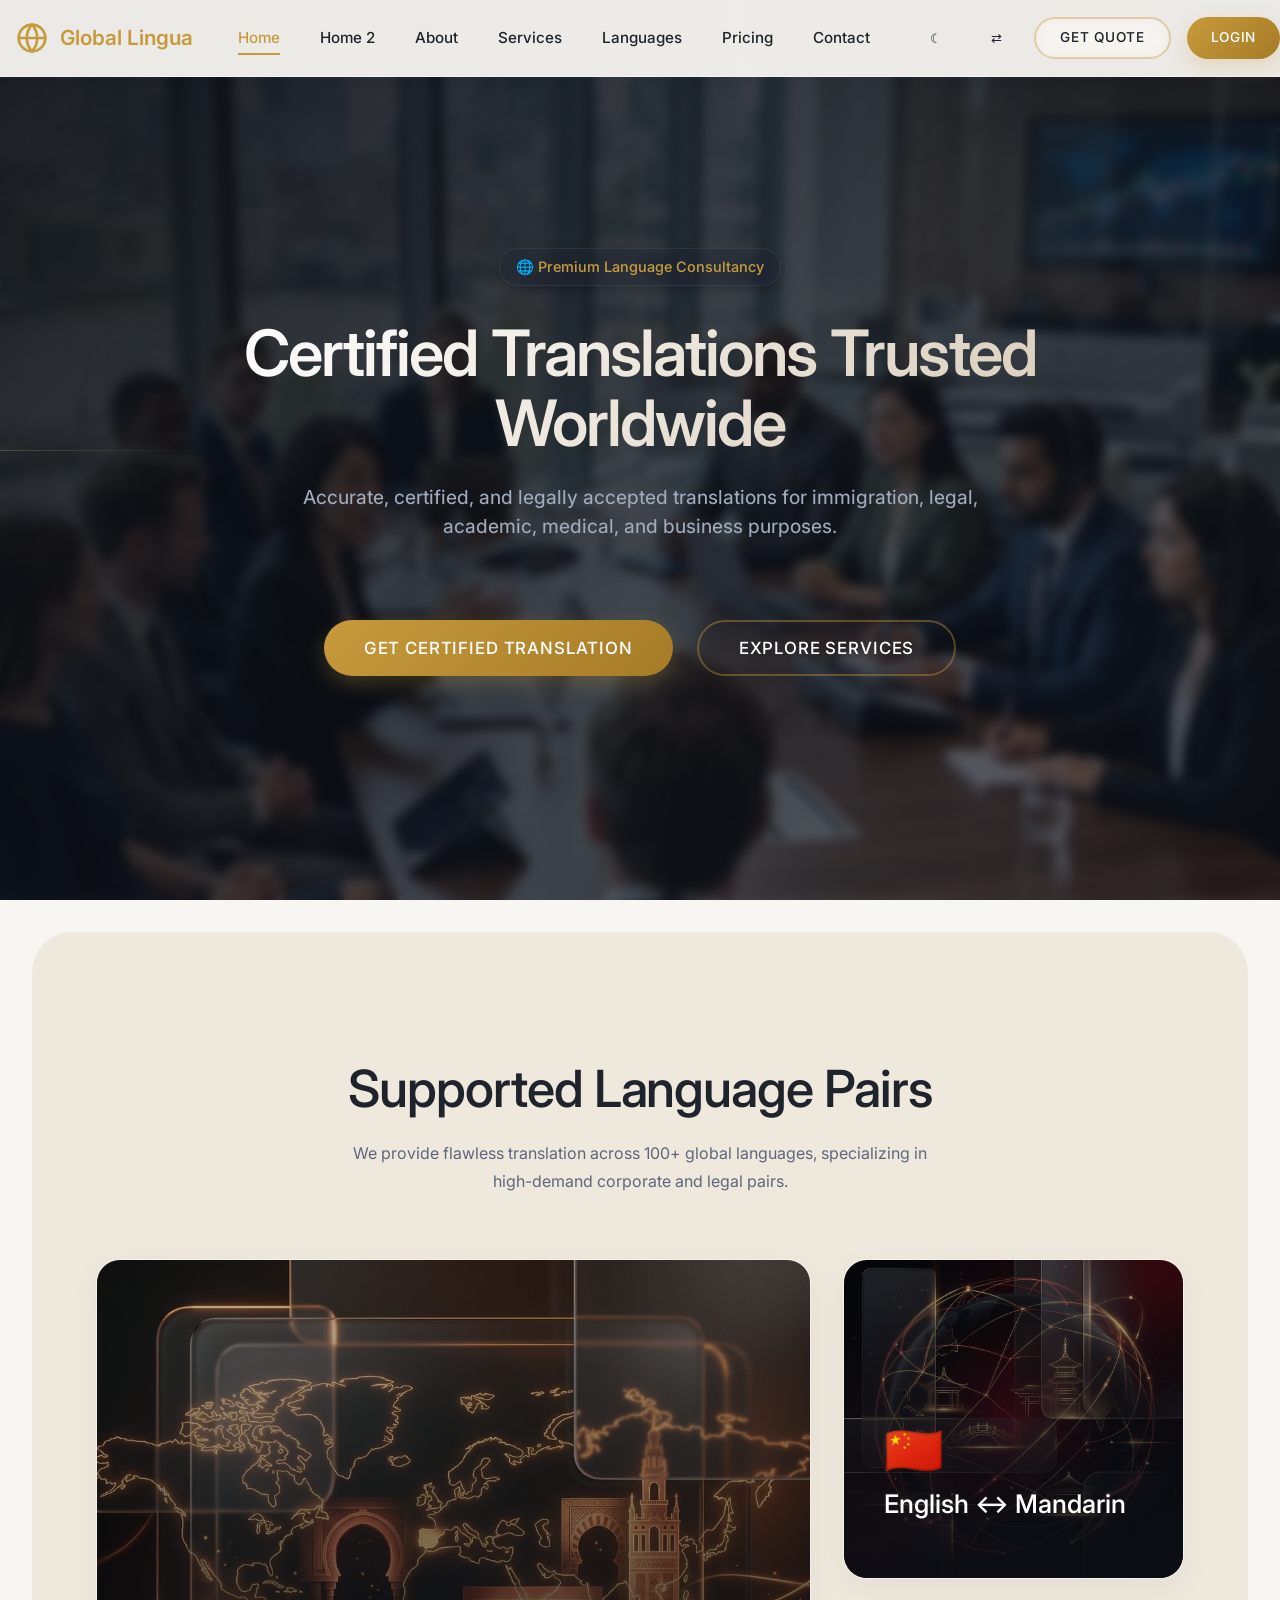
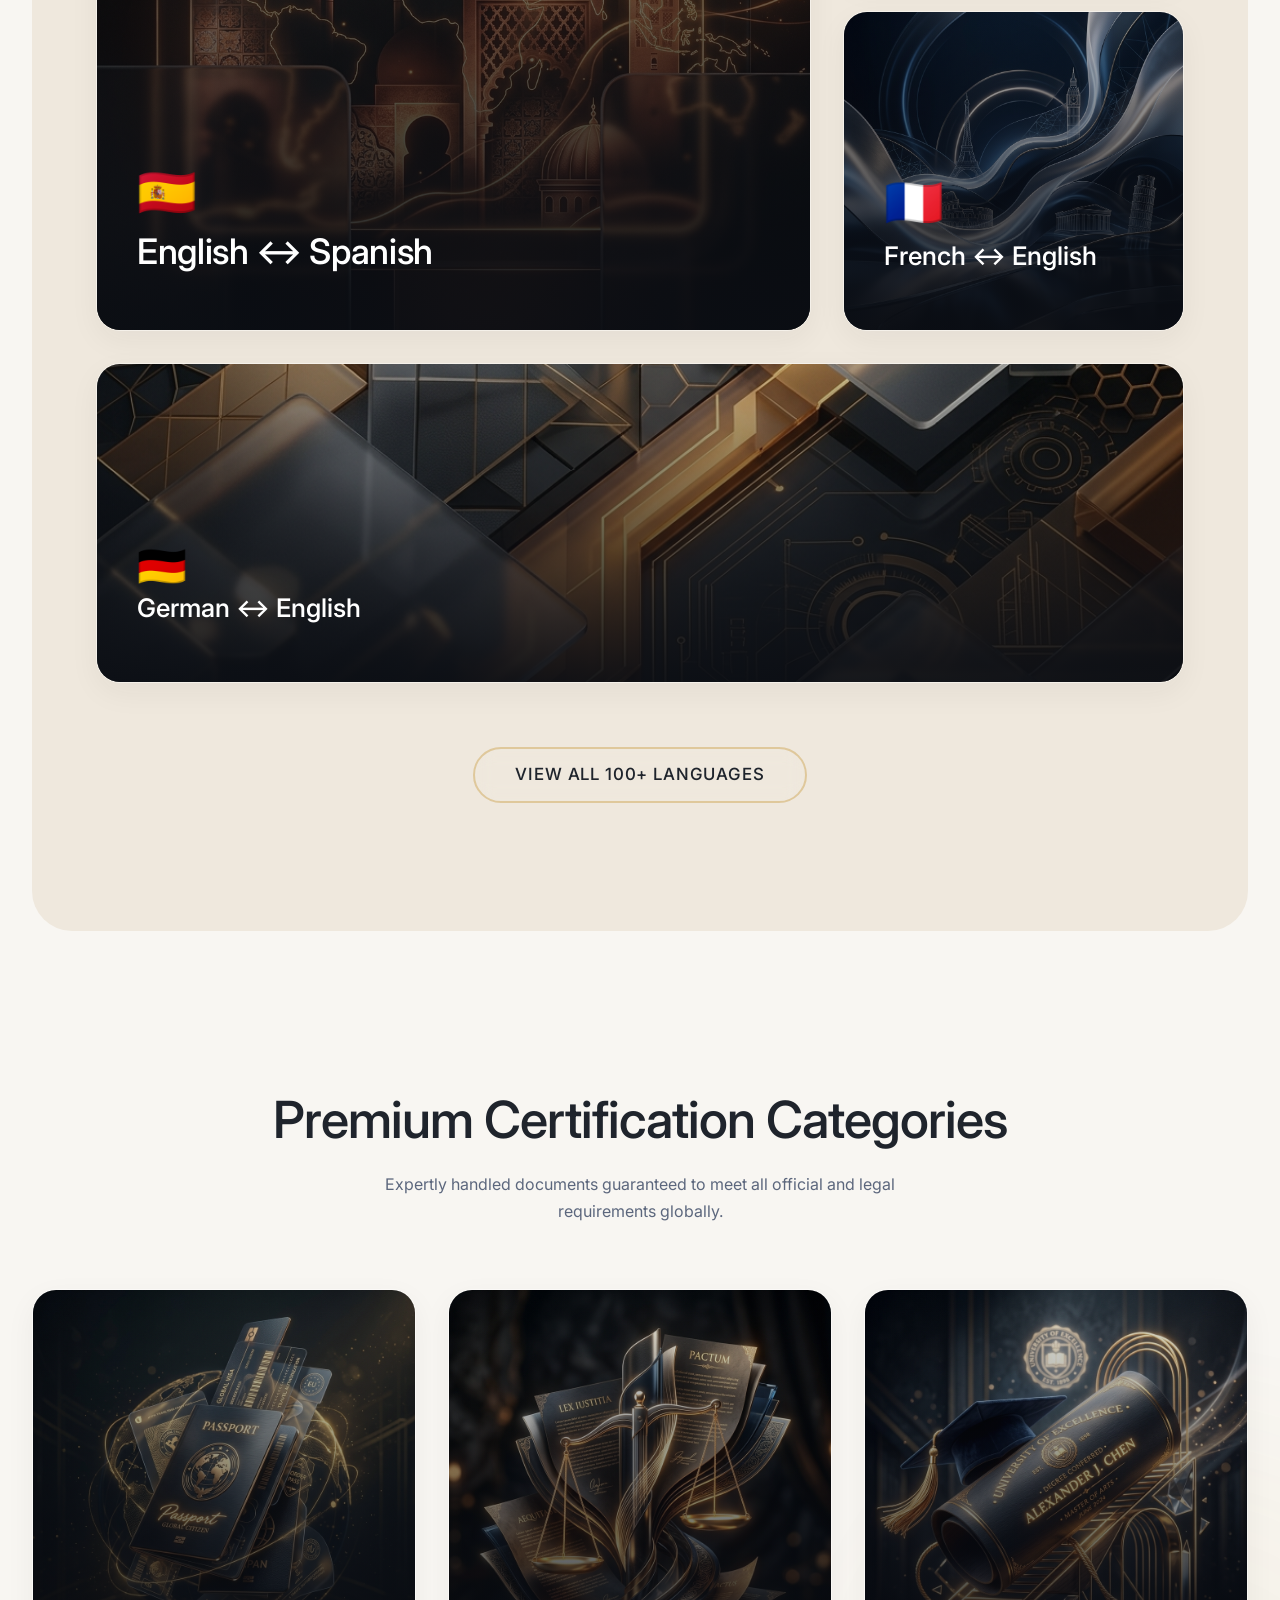
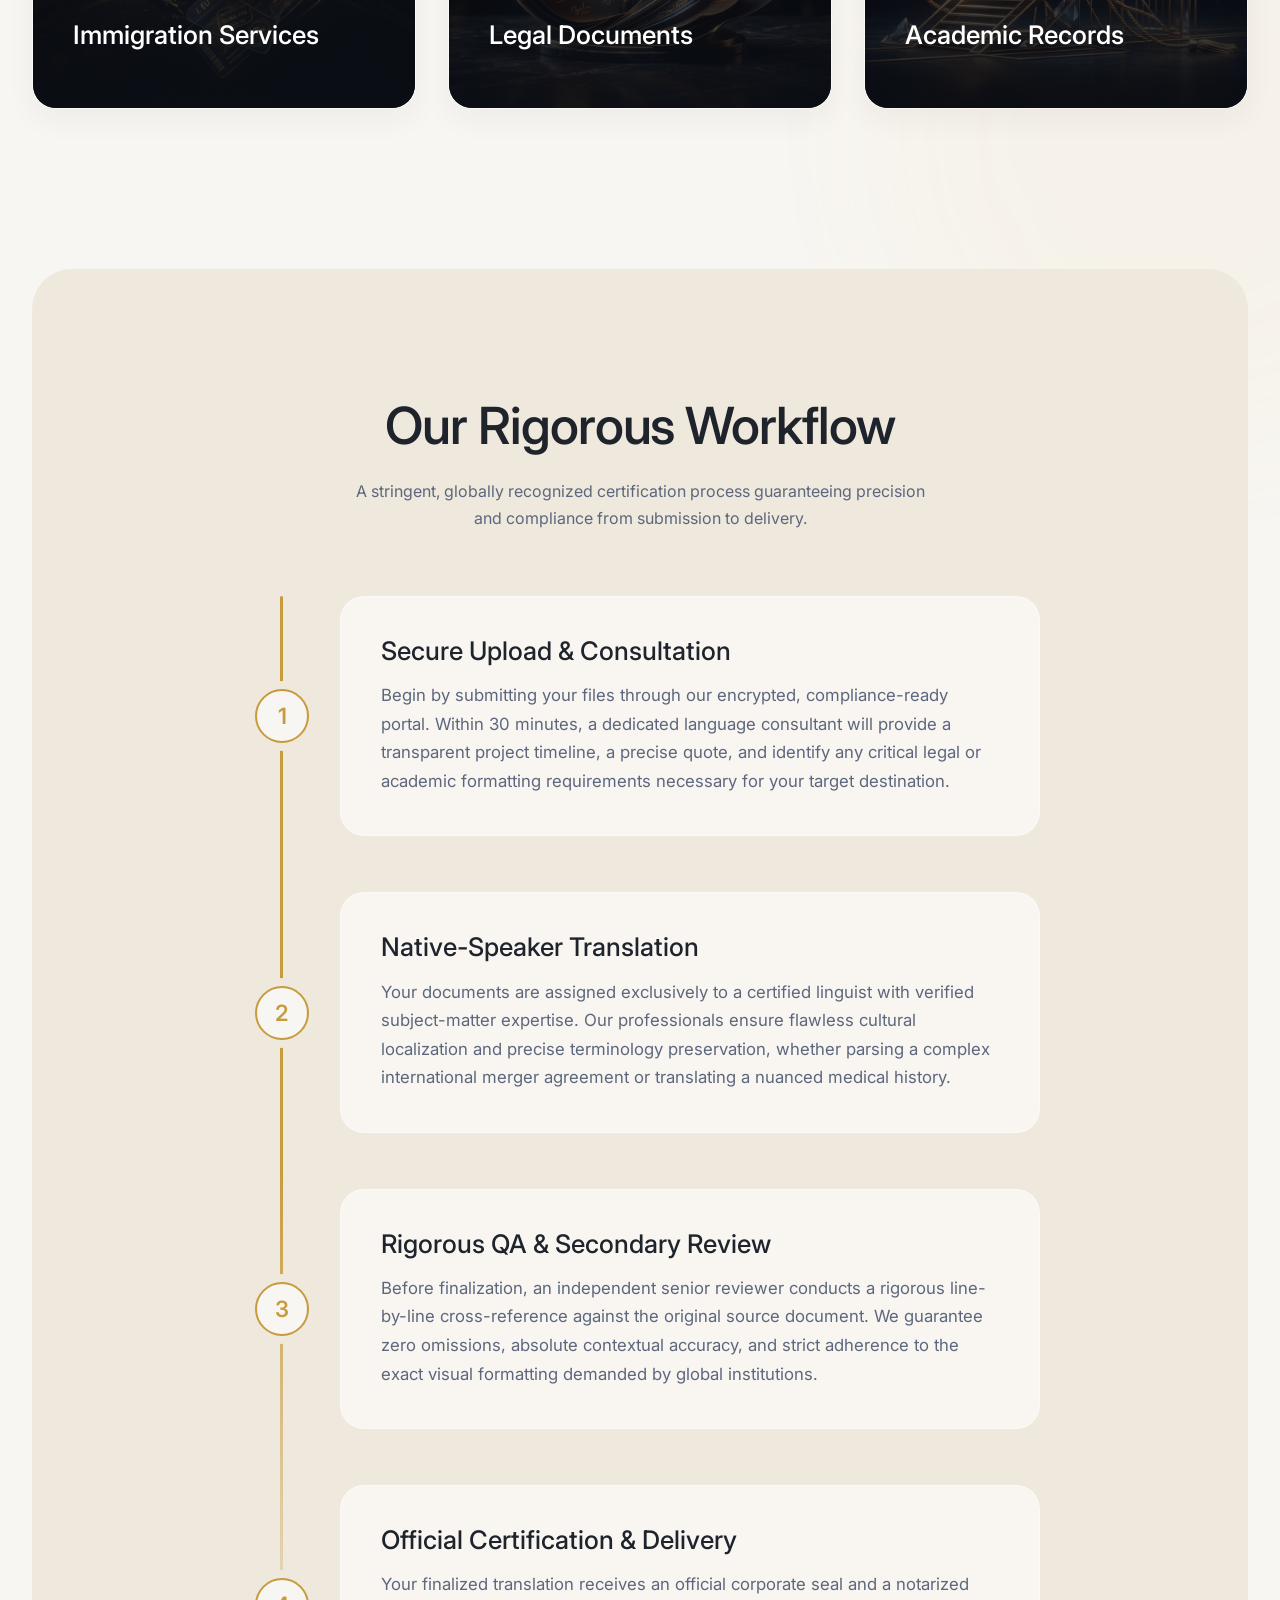
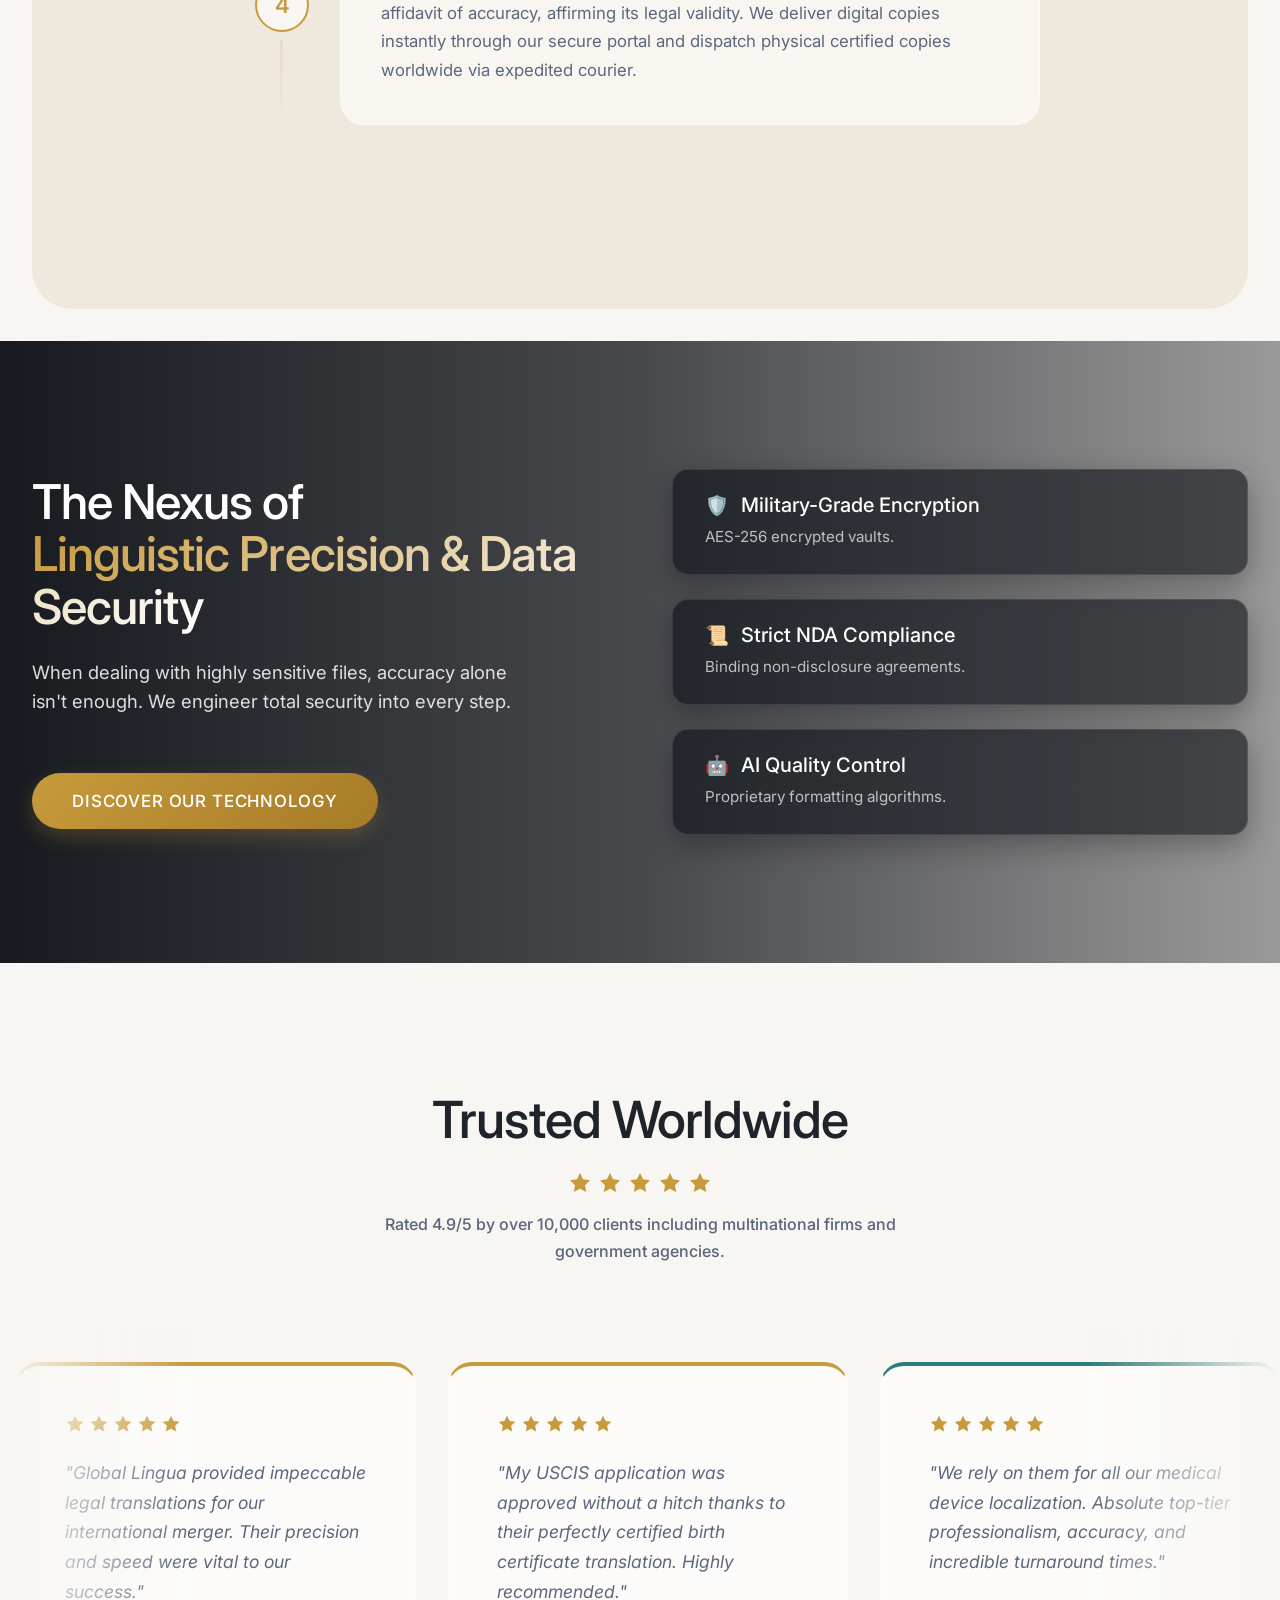
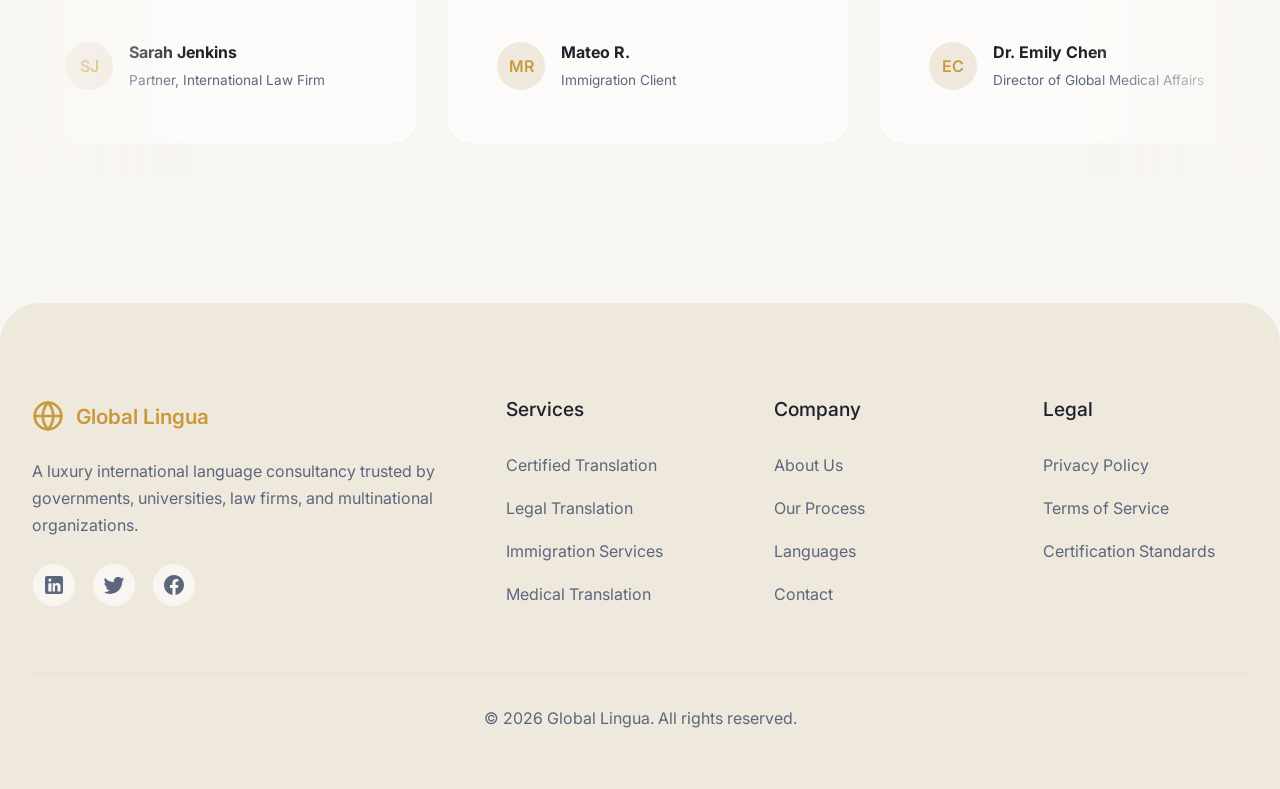
==== index.html @ 48f2ae17 "Finalize layout and premium aesthetic refinements" ====
<!DOCTYPE html>
<html lang="en">
<head>
    <meta charset="UTF-8">
    <meta name="viewport" content="width=device-width, initial-scale=1.0">
    <title>Certified Translation Services | Global Language Consultancy</title>
    <meta name="description" content="Accurate, certified, and legally accepted translations for immigration, legal, academic, medical, and business purposes by professional international consultants.">
    <link href="https://fonts.googleapis.com/css2?family=Inter:wght@400;450;500;520;540;580&display=swap" rel="stylesheet">
    <link rel="stylesheet" href="css/style.css">
    <link rel="stylesheet" href="css/dark-mode.css">
    <link rel="stylesheet" href="css/rtl.css">
    <style>
        /* SVG Gradients globally defined */
        .svg-defs { display: none; }
        
        /* Ambient Blobs */
        .ambient-blob {
            position: absolute;
            border-radius: 50%;
            filter: blur(80px);
            opacity: 0.4;
            z-index: -1;
            pointer-events: none;
            animation: float 20s infinite ease-in-out alternate;
        }
        .blob-1 {
            width: 400px; height: 400px;
            background: rgba(199, 154, 59, 0.15); /* Gold */
            top: 10%; left: -100px;
        }
        .blob-2 {
            width: 600px; height: 600px;
            background: rgba(199, 154, 59, 0.1); /* Indigo */
            bottom: -200px; right: -200px;
            animation-delay: -5s;
        }
        [data-theme="dark"] .blob-1 { opacity: 0.1; }
        [data-theme="dark"] .blob-2 { opacity: 0.15; }

        @keyframes float {
            0% { transform: translate(0, 0) scale(1); }
            50% { transform: translate(50px, 30px) scale(1.1); }
            100% { transform: translate(-30px, 60px) scale(0.9); }
        }

        /* Hero 1 Animation - Global Language Flow */
        .hero-animation-overlay {
            position: absolute;
            top: 0; left: 0; width: 100%; height: 100%;
            pointer-events: none;
            overflow: hidden;
            z-index: 0;
            opacity: 0.8;
        }
        .flow-line {
            position: absolute;
            background: linear-gradient(90deg, transparent, rgba(199, 154, 59, 0.6), transparent);
            height: 1px;
            width: 400px;
            animation: flowStream 6s cubic-bezier(0.4, 0, 0.2, 1) infinite;
        }
        .flow-line:nth-child(1) { top: 30%; left: -400px; animation-delay: 0s; }
        .flow-line:nth-child(2) { top: 50%; left: -400px; animation-delay: 2s; width: 600px; }
        .flow-line:nth-child(3) { top: 70%; left: -400px; animation-delay: 4s; }
        
        .floating-word {
            position: absolute;
            color: rgba(255, 255, 255, 0.6);
            font-weight: 540;
            font-size: 1.5rem;
            animation: floatWord 15s linear infinite;
            opacity: 0;
            text-shadow: 0 4px 12px rgba(0,0,0,0.5);
            letter-spacing: 0.1em;
        }
        .w1 { top: 25%; left: 15%; animation-delay: 0s; }
        .w2 { top: 60%; left: 80%; animation-delay: 4s; }
        .w3 { top: 80%; left: 40%; animation-delay: 8s; }

        @media (max-width: 768px) {
            .hero-animation-overlay {
                display: none !important;
            }
        }

        @keyframes flowStream {
            0% { transform: translateX(0); opacity: 0; }
            50% { opacity: 1; }
            100% { transform: translateX(120vw); opacity: 0; }
        }
        @keyframes floatWord {
            0% { transform: translateY(60px) scale(0.9); opacity: 0; filter: blur(4px); }
            20% { opacity: 1; filter: blur(0px); transform: translateY(20px) scale(1); }
            80% { opacity: 1; filter: blur(0px); transform: translateY(-20px) scale(1); }
            100% { transform: translateY(-60px) scale(1.1); opacity: 0; filter: blur(4px); }
        }

        .hero {
            position: relative;
            padding-top: 120px;
            padding-bottom: 6rem;
            min-height: 100vh;
            display: flex;
            align-items: center;
            justify-content: center;
            overflow: hidden;
        }

        .hero-bg {
            position: absolute;
            top: 0; left: 0; width: 100%; height: 100%;
            background-image: url('images/hero_1.png');
            background-size: cover;
            background-position: center;
            z-index: -2;
            transform: scale(1.05); /* Slight scale for premium feel */
        }
        .hero-bg::after {
            content: '';
            position: absolute;
            top: 0; left: 0; width: 100%; height: 100%;
            background: linear-gradient(135deg, rgba(248, 246, 242, 0.95) 0%, rgba(248, 246, 242, 0.6) 100%);
            backdrop-filter: blur(3px); /* Glassmorphic hero */
        }
        [data-theme="dark"] .hero-bg::after {
            background: linear-gradient(135deg, rgba(11, 14, 20, 0.95) 0%, rgba(18, 23, 34, 0.6) 100%);
            backdrop-filter: blur(5px);
        }
        
        /* Premium Image Cards */
        .premium-img-card {
            position: relative;
            border-radius: var(--radius-lg);
            overflow: hidden;
            height: 420px;
            display: flex;
            flex-direction: column;
            justify-content: flex-end;
            border: 1px solid var(--glass-border);
            transition: all var(--transition-normal);
            box-shadow: var(--shadow-md);
        }
        
        .premium-img-card:hover {
            box-shadow: var(--shadow-lg);
            transform: translateY(-8px);
            border-color: var(--global-gold);
        }

        .premium-img-card img.bg-img {
            position: absolute;
            top: 0;
            left: 0;
            width: 100%;
            height: 100%;
            object-fit: cover;
            z-index: 0;
            transition: transform var(--transition-slow);
        }

        .premium-img-card:hover img.bg-img {
            transform: scale(1.08);
        }

        .premium-img-card::after {
            content: '';
            position: absolute;
            top: 0; left: 0; width: 100%; height: 100%;
            background: linear-gradient(to top, rgba(11, 14, 20, 0.95) 0%, rgba(11, 14, 20, 0.5) 50%, rgba(11, 14, 20, 0.1) 100%);
            z-index: 1;
        }

        .premium-img-content {
            position: relative;
            z-index: 2;
            padding: 2.5rem;
            color: #fff;
            transform: translateY(20px);
            transition: transform var(--transition-normal);
        }

        .premium-img-card:hover .premium-img-content {
            transform: translateY(0);
        }

        .premium-img-content h4 {
            color: #fff;
            margin-bottom: 0.75rem;
            font-size: 1.6rem;
            font-weight: 540;
        }

        .premium-img-content p {
            color: rgba(255, 255, 255, 0.85);
            font-size: 1rem;
            margin-bottom: 0;
            line-height: 1.6;
            opacity: 0;
            max-height: 0;
            overflow: hidden;
            transform: translateY(10px);
            transition: all var(--transition-normal);
        }
        
        .premium-img-card:hover .premium-img-content p {
            opacity: 1;
            max-height: 150px;
            margin-bottom: 1.5rem;
            transform: translateY(0);
        }

        .premium-img-content a {
            color: var(--global-gold);
            font-weight: 520;
            display: inline-flex;
            align-items: center;
            gap: 0.5rem;
            font-size: 0.95rem;
            text-transform: uppercase;
            letter-spacing: 0.05em;
            opacity: 0;
            max-height: 0;
            overflow: hidden;
            transition: all var(--transition-normal);
        }

        .premium-img-card:hover .premium-img-content a {
            opacity: 1;
            max-height: 50px;
        }
        
        .premium-img-content a:hover {
            color: #fff;
        }

        /* Premium Language Cards */
        .premium-lang-card {
            position: relative;
            border-radius: var(--radius-lg);
            overflow: hidden;
            height: 100%;
            min-height: 320px;
            display: flex;
            flex-direction: column;
            justify-content: flex-end;
            border: 1px solid var(--glass-border);
            transition: all var(--transition-normal);
            box-shadow: var(--shadow-md);
        }
        
        .bento-item-large.premium-lang-card {
            min-height: 500px;
        }

        /* Force Grid Fix to Override Caching */
        .bento-grid {
            display: grid !important;
            grid-template-columns: repeat(3, 1fr) !important;
            grid-auto-rows: minmax(320px, auto) !important;
            grid-template-rows: none !important;
            gap: 2rem !important;
            align-items: stretch !important;
        }
        
        .bento-item-large {
            grid-column: span 2 !important;
            grid-row: span 2 !important;
        }
        
        .bento-item-wide {
            grid-column: span 3 !important;
        }
        
        @media (max-width: 1024px) {
            .bento-grid { grid-template-columns: repeat(2, 1fr) !important; }
            .bento-item-large { grid-column: span 2 !important; grid-row: span 1 !important; }
            .bento-item-wide { grid-column: span 2 !important; }
            
            .hero-actions {
                display: flex !important;
                flex-direction: row !important;
                justify-content: center !important;
                gap: 1rem !important;
                width: 100% !important;
            }
            .hero-actions .btn {
                width: calc(50% - 0.5rem) !important;
                text-align: center !important;
                padding: 0.9rem 1rem !important;
                font-size: 0.85rem !important;
            }
        }
        
        @media (max-width: 767px) {
            .bento-grid { grid-template-columns: 1fr !important; }
            .bento-item-large { grid-column: span 1 !important; grid-row: span 1 !important; }
            .bento-item-wide { grid-column: span 1 !important; }
            
            .hero-actions {
                flex-direction: column !important;
            }
            .hero-actions .btn {
                width: 100% !important;
            }
        }

        .premium-lang-card:hover {
            box-shadow: var(--shadow-lg);
            transform: translateY(-5px);
            border-color: var(--global-gold);
        }

        .premium-lang-card img.bg-img {
            position: absolute;
            top: 0;
            left: 0;
            width: 100%;
            height: 100%;
            object-fit: cover;
            z-index: 0;
            transition: transform var(--transition-slow);
        }

        .premium-lang-card:hover img.bg-img {
            transform: scale(1.08);
        }

        .premium-lang-card::after {
            content: '';
            position: absolute;
            top: 0; left: 0; width: 100%; height: 100%;
            background: linear-gradient(to top, rgba(11, 14, 20, 0.95) 0%, rgba(11, 14, 20, 0.6) 50%, rgba(11, 14, 20, 0.2) 100%);
            z-index: 1;
        }

        .premium-lang-content {
            position: relative;
            z-index: 2;
            padding: 2.5rem;
            color: #fff;
            transform: translateY(20px);
            transition: transform var(--transition-normal);
        }

        .premium-lang-card:hover .premium-lang-content {
            transform: translateY(0);
        }

        .premium-lang-icon {
            font-size: 3rem;
            margin-bottom: 1rem;
            line-height: 1;
        }

        .premium-lang-content h3, .premium-lang-content h4 {
            color: #fff;
            margin-bottom: 0.75rem;
            font-size: 1.6rem;
            font-weight: 540;
        }
        
        .bento-item-large .premium-lang-content h3 {
            font-size: 2.2rem;
        }

        .premium-lang-content p {
            color: rgba(255, 255, 255, 0.85);
            font-size: 1rem;
            margin-bottom: 0;
            line-height: 1.6;
            opacity: 0;
            max-height: 0;
            overflow: hidden;
            transform: translateY(10px);
            transition: all var(--transition-normal);
        }
        
        .premium-lang-card:hover .premium-lang-content p {
            opacity: 1;
            max-height: 200px;
            margin-bottom: 1.5rem;
            transform: translateY(0);
        }

        .premium-lang-content a {
            color: var(--global-gold);
            font-weight: 520;
            display: inline-flex;
            align-items: center;
            gap: 0.5rem;
            font-size: 0.95rem;
            text-transform: uppercase;
            letter-spacing: 0.05em;
            opacity: 0;
            max-height: 0;
            overflow: hidden;
            transition: all var(--transition-normal);
        }

        .premium-lang-card:hover .premium-lang-content a {
            opacity: 1;
            max-height: 50px;
        }
        
        .premium-lang-content a:hover {
            color: #fff;
        }

        /* Premium Workflow Timeline */
        .workflow-timeline {
            position: relative;
            max-width: 800px;
            margin: 0 auto;
        }

        .workflow-timeline::before {
            content: '';
            position: absolute;
            top: 0; left: 40px;
            width: 3px;
            height: 100%;
            background: linear-gradient(to bottom, var(--global-gold), var(--global-gold), transparent);
            z-index: 0;
            border-radius: 3px;
        }

        [data-theme="dark"] .workflow-timeline::before {
            background: linear-gradient(to bottom, var(--global-gold), var(--global-gold), transparent);
        }

        .workflow-step {
            position: relative;
            padding-left: 100px;
            margin-bottom: 3.5rem;
            z-index: 1;
            display: flex;
            align-items: center;
        }

        .workflow-number {
            position: absolute;
            top: 50%; left: 15px;
            transform: translateY(-50%);
            width: 54px; height: 54px;
            background: var(--primary-bg);
            border: 2px solid var(--global-gold);
            border-radius: 50%;
            display: flex;
            align-items: center;
            justify-content: center;
            font-size: 1.4rem;
            font-weight: 580;
            color: var(--global-gold);
            box-shadow: 0 0 0 8px var(--secondary-bg);
            transition: all var(--transition-normal);
        }

        .workflow-step:hover .workflow-number {
            background: var(--global-gold);
            color: #fff;
            transform: translateY(-50%) scale(1.15);
            box-shadow: 0 0 20px rgba(199, 154, 59, 0.4), 0 0 0 8px var(--secondary-bg);
            border-color: var(--global-gold);
        }

        .workflow-content {
            background: var(--card-bg);
            border: 1px solid var(--glass-border);
            padding: 2.5rem;
            border-radius: var(--radius-lg);
            backdrop-filter: blur(12px);
            transition: all var(--transition-normal);
            width: 100%;
        }

        .workflow-step:hover .workflow-content {
            box-shadow: var(--shadow-lg);
            transform: translateX(10px);
            border-color: var(--global-gold);
        }

        .workflow-content h4 {
            font-size: 1.6rem;
            margin-bottom: 1rem;
            color: var(--text-primary);
        }

        .workflow-content p {
            font-size: 1.05rem;
            margin-bottom: 0;
            color: var(--text-secondary);
            line-height: 1.7;
        }

        @media (max-width: 768px) {
            .workflow-timeline::before { left: 20px; }
            .workflow-number { left: 0; width: 44px; height: 44px; font-size: 1.2rem; top: 0; transform: translateY(0); }
            .workflow-step { padding-left: 70px; align-items: flex-start; }
            .workflow-step:hover .workflow-number { transform: translateY(0) scale(1.1); }
            .workflow-content { padding: 1.5rem; }
        }

        /* Premium Nexus Section */
        .nexus-section {
            position: relative;
            padding: 8rem 0;
            background: var(--primary-bg);
            min-height: 600px;
            display: flex;
            align-items: center;
        }

        .nexus-bento-bg {
            position: absolute;
            top: 0; left: 0; width: 100%; height: 100%;
            background-size: cover;
            background-position: center;
            background-attachment: fixed;
            z-index: 0;
        }

        .nexus-bento-overlay {
            position: absolute;
            top: 0; left: 0; width: 100%; height: 100%;
            background: linear-gradient(90deg, rgba(11, 14, 20, 0.95) 0%, rgba(11, 14, 20, 0.75) 50%, rgba(11, 14, 20, 0.4) 100%);
            z-index: 1;
        }

        .nexus-bento-content {
            position: relative;
            z-index: 2;
            display: grid;
            grid-template-columns: 1fr 1fr;
            gap: 4rem;
            width: 100%;
            align-items: center;
        }

        .nexus-header h2 {
            font-size: 3rem;
            line-height: 1.1;
            margin-bottom: 1.5rem;
            color: #fff;
        }

        .nexus-header h2 span {
            background: linear-gradient(135deg, var(--global-gold) 0%, #fff 100%);
            -webkit-background-clip: text;
            -webkit-text-fill-color: transparent;
        }

        .nexus-header p {
            font-size: 1.15rem;
            color: rgba(255,255,255,0.85);
            margin-bottom: 2.5rem;
            max-width: 480px;
            line-height: 1.6;
        }

        .nexus-cards {
            display: grid;
            gap: 1.5rem;
        }

        .nexus-mini-card {
            background: rgba(11, 14, 20, 0.6);
            backdrop-filter: blur(16px);
            -webkit-backdrop-filter: blur(16px);
            border: 1px solid rgba(255,255,255,0.1);
            padding: 1.5rem 2rem;
            border-radius: var(--radius-md);
            transition: all var(--transition-normal);
            position: relative;
            overflow: hidden;
            box-shadow: 0 10px 30px rgba(0,0,0,0.3);
        }

        .nexus-mini-card:hover {
            background: rgba(11, 14, 20, 0.85);
            border-color: var(--global-gold);
            transform: translateX(-10px);
        }

        .nexus-mini-card::before {
            content: '';
            position: absolute;
            left: 0; top: 0; height: 100%; width: 4px;
            background: var(--global-gold);
            opacity: 0;
            transition: opacity var(--transition-normal);
        }

        .nexus-mini-card:hover::before {
            opacity: 1;
        }

        .nexus-mini-card h4 {
            color: #fff;
            margin: 0 0 0.5rem 0;
            font-size: 1.25rem;
            display: flex;
            align-items: center;
            gap: 0.75rem;
        }

        .nexus-mini-card p {
            margin: 0;
            color: rgba(255,255,255,0.7);
            font-size: 0.95rem;
        }

        @media (max-width: 992px) {
            .nexus-section {
                display: block !important;
                padding: 4rem 0 !important;
                min-height: auto !important;
                overflow: hidden !important;
                width: 100% !important;
                max-width: 100vw !important;
                box-sizing: border-box !important;
            }
            .nexus-section .container {
                display: block !important;
                width: 100% !important;
                max-width: 100% !important;
                padding: 0 1rem !important;
                margin: 0 !important;
                box-sizing: border-box !important;
                overflow: hidden !important;
            }
            .nexus-bento-content {
                display: flex !important;
                flex-direction: column !important;
                gap: 2rem !important;
                text-align: center !important;
                width: 100% !important;
                margin: 0 !important;
                padding: 0 !important;
                box-sizing: border-box !important;
            }
            .nexus-header {
                display: block !important;
                width: 100% !important;
                margin: 0 !important;
                padding: 0 !important;
                text-align: center !important;
                box-sizing: border-box !important;
            }
            .nexus-header h2 { 
                display: block !important;
                font-size: 2.2rem !important;
                text-align: center !important;
                width: 100% !important;
                margin: 0 0 1rem 0 !important;
                padding: 0 !important;
                box-sizing: border-box !important;
                word-wrap: break-word !important;
            }
            .nexus-header p {
                display: block !important;
                width: 100% !important;
                max-width: 100% !important;
                text-align: center !important;
                margin: 0 0 2rem 0 !important;
                padding: 0 !important;
                box-sizing: border-box !important;
                word-wrap: break-word !important;
                white-space: normal !important;
            }
            .nexus-header .btn {
                display: inline-block !important;
                width: 100% !important;
                max-width: 100% !important;
                margin: 0 !important;
                box-sizing: border-box !important;
            }
            .nexus-cards {
                display: flex !important;
                flex-direction: column !important;
                width: 100% !important;
                gap: 1.5rem !important;
                margin: 0 !important;
                padding: 0 !important;
                box-sizing: border-box !important;
            }
            .nexus-mini-card {
                display: block !important;
                text-align: center !important;
                width: 100% !important;
                margin: 0 !important;
                padding: 1.5rem 1rem !important;
                box-sizing: border-box !important;
            }
            .nexus-mini-card h4 {
                justify-content: center !important;
            }
            .nexus-bento-overlay {
                background: linear-gradient(180deg, rgba(11, 14, 20, 0.95) 0%, rgba(11, 14, 20, 0.8) 100%) !important;
            }
        }

        /* Testimonial Marquee */
        .marquee-container {
            width: 100%;
            overflow: hidden;
            position: relative;
            padding: 2rem 0;
            display: flex;
        }

        .marquee-container::before,
        .marquee-container::after {
            content: '';
            position: absolute;
            top: 0;
            width: 15vw;
            height: 100%;
            z-index: 2;
            pointer-events: none;
        }

        .marquee-container::before {
            left: 0;
            background: linear-gradient(to right, var(--primary-bg) 0%, transparent 100%);
        }

        .marquee-container::after {
            right: 0;
            background: linear-gradient(to left, var(--primary-bg) 0%, transparent 100%);
        }

        .marquee-track {
            display: flex;
            gap: 2rem;
            width: max-content;
            animation: scrollMarquee 40s linear infinite;
            padding: 0 1rem;
        }

        .marquee-track:hover {
            animation-play-state: paused;
        }

        @keyframes scrollMarquee {
            0% { transform: translateX(0); }
            100% { transform: translateX(calc(-50% - 1rem)); }
        }

        /* Testimonial Card Animations */
        .testimonial-card {
            width: 400px;
            flex-shrink: 0;
            white-space: normal;
            transition: transform 0.4s cubic-bezier(0.175, 0.885, 0.32, 1.275), box-shadow 0.4s ease;
        }
        
        .testimonial-card:hover {
            transform: translateY(-12px);
        }

        .testimonial-avatar {
            transition: all 0.4s ease;
        }

        .testimonial-card:hover .testimonial-avatar {
            transform: scale(1.15) rotate(5deg);
            background: var(--global-gold) !important;
            color: #fff !important;
            box-shadow: 0 10px 20px rgba(199, 154, 59, 0.3);
        }

        .testimonial-stars svg {
            transition: transform 0.3s ease, filter 0.3s ease;
        }

        .testimonial-card:hover .testimonial-stars svg {
            transform: scale(1.2);
            filter: drop-shadow(0 0 5px rgba(199, 154, 59, 0.6));
        }
        
        .testimonial-card:hover .testimonial-stars svg:nth-child(1) { transition-delay: 0.0s; }
        .testimonial-card:hover .testimonial-stars svg:nth-child(2) { transition-delay: 0.05s; }
        .testimonial-card:hover .testimonial-stars svg:nth-child(3) { transition-delay: 0.1s; }
        .testimonial-card:hover .testimonial-stars svg:nth-child(4) { transition-delay: 0.15s; }
        .testimonial-card:hover .testimonial-stars svg:nth-child(5) { transition-delay: 0.2s; }
    </style>
    <link rel="icon" type="image/svg+xml" href="images/favicon.svg">
</head>
<body>

    <svg class="svg-defs">
        <defs>
            <linearGradient id="gold-gradient" x1="0%" y1="0%" x2="100%" y2="100%">
                <stop offset="0%" stop-color="#E8C779" />
                <stop offset="100%" stop-color="#A67B27" />
            </linearGradient>
            <linearGradient id="indigo-gradient" x1="0%" y1="0%" x2="100%" y2="100%">
                <stop offset="0%" stop-color="#5C6BC0" />
                <stop offset="100%" stop-color="#283593" />
            </linearGradient>
        </defs>
    </svg>

        <!-- Navbar -->
    <nav class="navbar">
        <div class="container navbar-container">
            <a href="index.html" class="navbar-logo">
                <svg viewBox="0 0 24 24" fill="none" xmlns="http://www.w3.org/2000/svg">
                    <path d="M12 22C17.5228 22 22 17.5228 22 12C22 6.47715 17.5228 2 12 2C6.47715 2 2 6.47715 2 12C2 17.5228 6.47715 22 12 22Z" stroke="currentColor" stroke-width="2"/>
                    <path d="M2 12H22M12 2C14.5013 4.73835 15.9228 8.29203 16 12C15.9228 15.708 14.5013 19.2616 12 22C9.49872 19.2616 8.07725 15.708 8 12C8.07725 8.29203 9.49872 4.73835 12 2Z" stroke="currentColor" stroke-width="2"/>
                </svg>
                Global Lingua
            </a>
            
            <button class="mobile-menu-toggle" id="mobile-menu-toggle">☰</button>
            
            <ul class="navbar-menu">
                <li><a href="index.html" class="active">Home</a></li>
                <li><a href="home-2.html">Home 2</a></li>
                <li><a href="about.html">About</a></li>
                <li><a href="services.html">Services</a></li>
                <li><a href="languages.html">Languages</a></li>
                <li><a href="pricing.html">Pricing</a></li>
                <li><a href="contact.html">Contact</a></li>
            </ul>

            <div class="navbar-actions">
                <button class="icon-btn" id="theme-toggle" aria-label="Toggle Dark Mode">☾</button>
                <button class="icon-btn" id="rtl-toggle" aria-label="Toggle RTL">⇄</button>
                <a href="instant-quote.html" class="btn btn-secondary">Get Quote</a>
                <a href="login.html" class="btn btn-primary">Login</a>
            </div>
        </div>
    </nav>

    <!-- Hero Section -->
    <header class="hero" data-theme="dark">
        <div class="hero-bg"></div>
        <div class="ambient-blob blob-1"></div>
        
        <div class="hero-animation-overlay">
            <div class="flow-line"></div>
            <div class="flow-line"></div>
            <div class="flow-line"></div>
            <div class="floating-word w1">Traducción</div>
            <div class="floating-word w2">Übersetzung</div>
            <div class="floating-word w3">翻訳</div>
        </div>

        <div class="container hero-content animate-on-scroll text-center" style="margin: 0 auto; display: flex; flex-direction: column; align-items: center;">
            <div style="display: inline-block; padding: 6px 16px; border: 1px solid var(--glass-border); border-radius: 30px; background: var(--card-bg); backdrop-filter: blur(10px); margin-bottom: 2rem; font-size: 0.9rem; font-weight: 520; color: var(--global-gold); box-shadow: var(--shadow-sm);">
                🌐 Premium Language Consultancy
            </div>
            <h1>Certified Translations Trusted Worldwide</h1>
            <p class="subheading" style="max-width: 700px;">Accurate, certified, and legally accepted translations for immigration, legal, academic, medical, and business purposes.</p>
            <div class="hero-actions">
                <a href="instant-quote.html" class="btn btn-primary">Get Certified Translation</a>
                <a href="services.html" class="btn btn-secondary">Explore Services</a>
            </div>
        </div>
    </header>

    <!-- 1. Supported Language Pairs (Bento Grid) -->
    <section class="section section-bg-secondary">
        <div class="container">
            <div class="section-header text-center animate-on-scroll" style="margin-bottom: 4rem;">
                <h2>Supported Language Pairs</h2>
                <p style="max-width: 600px; margin: 0 auto;">We provide flawless translation across 100+ global languages, specializing in high-demand corporate and legal pairs.</p>
            </div>
            
            <div class="bento-grid">
                <div class="premium-lang-card bento-item-large animate-on-scroll">
                    <img src="images/lang_es.png" alt="English to Spanish Translation" class="bg-img">
                    <div class="premium-lang-content">
                        <div class="premium-lang-icon">🇪🇸</div>
                        <h3>English ↔ Spanish</h3>
                        <p>Comprehensive localization for North American, Latin American, and European markets. Expertly handling USCIS compliance, legal contracts, and medical trials with cultural nuance.</p>
                        <a href="languages.html">Explore Route →</a>
                    </div>
                </div>
                
                <div class="premium-lang-card animate-on-scroll">
                    <img src="images/lang_cn.png" alt="English to Mandarin Translation" class="bg-img">
                    <div class="premium-lang-content">
                        <div class="premium-lang-icon">🇨🇳</div>
                        <h4>English ↔ Mandarin</h4>
                        <p>Corporate and technical translations ensuring precise localization for the Asian market.</p>
                        <a href="languages.html">Learn More →</a>
                    </div>
                </div>
                
                <div class="premium-lang-card animate-on-scroll">
                    <img src="images/lang_fr.png" alt="French to English Translation" class="bg-img">
                    <div class="premium-lang-content">
                        <div class="premium-lang-icon">🇫🇷</div>
                        <h4>French ↔ English</h4>
                        <p>Certified immigration and academic documents for cross-border mobility in Canada and the EU.</p>
                        <a href="languages.html">Learn More →</a>
                    </div>
                </div>
                
                <div class="premium-lang-card bento-item-wide animate-on-scroll">
                    <img src="images/lang_de.png" alt="German to English Translation" class="bg-img">
                    <div class="premium-lang-content">
                        <div class="premium-lang-icon" style="font-size: 2.5rem; margin-bottom: 0.5rem;">🇩🇪</div>
                        <h4>German ↔ English</h4>
                        <p>Engineering, technical manuals, and corporate communication accuracy for DACH regions.</p>
                        <a href="languages.html">Learn More →</a>
                    </div>
                </div>
            </div>

            <div class="text-center" style="margin-top: 4rem;">
                <a href="languages.html" class="btn btn-secondary">View All 100+ Languages</a>
            </div>
        </div>
    </section>

    <!-- 2. Certified Translation Categories -->
    <section class="section">
        <div class="ambient-blob blob-2"></div>
        <div class="container">
            <div class="section-header text-center animate-on-scroll" style="margin-bottom: 4rem;">
                <h2>Premium Certification Categories</h2>
                <p style="max-width: 600px; margin: 0 auto;">Expertly handled documents guaranteed to meet all official and legal requirements globally.</p>
            </div>
            <div class="grid grid-3">
                <div class="premium-img-card animate-on-scroll">
                    <img src="images/immigration.png" alt="Immigration Services" class="bg-img">
                    <div class="premium-img-content">
                        <h4>Immigration Services</h4>
                        <p>USCIS accepted translations for birth certificates, marriage licenses, and visas. We ensure your application avoids RFE delays.</p>
                        <a href="service-details.html">Learn More →</a>
                    </div>
                </div>
                <div class="premium-img-card animate-on-scroll">
                    <img src="images/legal.png" alt="Legal Documents" class="bg-img">
                    <div class="premium-img-content">
                        <h4>Legal Documents</h4>
                        <p>Contracts, court transcripts, and sworn declarations translated with absolute legal precision and strict confidentiality.</p>
                        <a href="service-details.html">Learn More →</a>
                    </div>
                </div>
                <div class="premium-img-card animate-on-scroll">
                    <img src="images/academic.png" alt="Academic Records" class="bg-img">
                    <div class="premium-img-content">
                        <h4>Academic Records</h4>
                        <p>Diplomas, transcripts, and syllabus translations properly formatted for international university admissions.</p>
                        <a href="service-details.html">Learn More →</a>
                    </div>
                </div>
            </div>
        </div>
    </section>

    <!-- 3. Translation Workflow -->
    <section class="section section-bg-secondary">
        <div class="container">
            <div class="section-header text-center animate-on-scroll" style="margin-bottom: 4rem;">
                <h2>Our Rigorous Workflow</h2>
                <p style="max-width: 600px; margin: 0 auto;">A stringent, globally recognized certification process guaranteeing precision and compliance from submission to delivery.</p>
            </div>
            
            <div class="workflow-timeline">
                <div class="workflow-step animate-on-scroll">
                    <div class="workflow-number">1</div>
                    <div class="workflow-content">
                        <h4>Secure Upload & Consultation</h4>
                        <p>Begin by submitting your files through our encrypted, compliance-ready portal. Within 30 minutes, a dedicated language consultant will provide a transparent project timeline, a precise quote, and identify any critical legal or academic formatting requirements necessary for your target destination.</p>
                    </div>
                </div>
                
                <div class="workflow-step animate-on-scroll">
                    <div class="workflow-number">2</div>
                    <div class="workflow-content">
                        <h4>Native-Speaker Translation</h4>
                        <p>Your documents are assigned exclusively to a certified linguist with verified subject-matter expertise. Our professionals ensure flawless cultural localization and precise terminology preservation, whether parsing a complex international merger agreement or translating a nuanced medical history.</p>
                    </div>
                </div>
                
                <div class="workflow-step animate-on-scroll">
                    <div class="workflow-number">3</div>
                    <div class="workflow-content">
                        <h4>Rigorous QA & Secondary Review</h4>
                        <p>Before finalization, an independent senior reviewer conducts a rigorous line-by-line cross-reference against the original source document. We guarantee zero omissions, absolute contextual accuracy, and strict adherence to the exact visual formatting demanded by global institutions.</p>
                    </div>
                </div>
                
                <div class="workflow-step animate-on-scroll">
                    <div class="workflow-number">4</div>
                    <div class="workflow-content">
                        <h4>Official Certification & Delivery</h4>
                        <p>Your finalized translation receives an official corporate seal and a notarized affidavit of accuracy, affirming its legal validity. We deliver digital copies instantly through our secure portal and dispatch physical certified copies worldwide via expedited courier.</p>
                    </div>
                </div>
            </div>
        </div>
    </section>

    <!-- Unmatched Scale & Security (Nexus Section) -->
    <section class="nexus-section">
        <div class="nexus-bento-bg" style="background-image: url('images/global_nexus.png');"></div>
        <div class="nexus-bento-overlay"></div>
        <div class="container" style="position: relative; z-index: 2;">
                
                <div class="nexus-bento-content animate-on-scroll">
                    <div class="nexus-header">
                        <h2>The Nexus of <br><span>Linguistic Precision & Data Security</span></h2>
                        <p>When dealing with highly sensitive files, accuracy alone isn't enough. We engineer total security into every step.</p>
                        <a href="about.html" class="btn btn-primary" style="margin-top: 1rem;">Discover Our Technology</a>
                    </div>
                    
                    <div class="nexus-cards">
                        <div class="nexus-mini-card">
                            <h4><span style="font-size: 1.2rem;">🛡️</span> Military-Grade Encryption</h4>
                            <p>AES-256 encrypted vaults.</p>
                        </div>
                        <div class="nexus-mini-card">
                            <h4><span style="font-size: 1.2rem;">📜</span> Strict NDA Compliance</h4>
                            <p>Binding non-disclosure agreements.</p>
                        </div>
                        <div class="nexus-mini-card">
                            <h4><span style="font-size: 1.2rem;">🤖</span> AI Quality Control</h4>
                            <p>Proprietary formatting algorithms.</p>
                        </div>
                    </div>
                </div>
        </div>
    </section>

    <!-- 4. Client Success Stories -->
    <section class="section">
        <div class="container">
            <div class="section-header text-center animate-on-scroll" style="margin-bottom: 4rem;">
                <h2>Trusted Worldwide</h2>
                <div style="display: flex; justify-content: center; gap: 6px; color: var(--global-gold); margin-bottom: 1rem;">
                    <svg width="24" height="24" viewBox="0 0 24 24" fill="currentColor"><path d="M12 2L15.09 8.26L22 9.27L17 14.14L18.18 21.02L12 17.77L5.82 21.02L7 14.14L2 9.27L8.91 8.26L12 2Z"/></svg>
                    <svg width="24" height="24" viewBox="0 0 24 24" fill="currentColor"><path d="M12 2L15.09 8.26L22 9.27L17 14.14L18.18 21.02L12 17.77L5.82 21.02L7 14.14L2 9.27L8.91 8.26L12 2Z"/></svg>
                    <svg width="24" height="24" viewBox="0 0 24 24" fill="currentColor"><path d="M12 2L15.09 8.26L22 9.27L17 14.14L18.18 21.02L12 17.77L5.82 21.02L7 14.14L2 9.27L8.91 8.26L12 2Z"/></svg>
                    <svg width="24" height="24" viewBox="0 0 24 24" fill="currentColor"><path d="M12 2L15.09 8.26L22 9.27L17 14.14L18.18 21.02L12 17.77L5.82 21.02L7 14.14L2 9.27L8.91 8.26L12 2Z"/></svg>
                    <svg width="24" height="24" viewBox="0 0 24 24" fill="currentColor"><path d="M12 2L15.09 8.26L22 9.27L17 14.14L18.18 21.02L12 17.77L5.82 21.02L7 14.14L2 9.27L8.91 8.26L12 2Z"/></svg>
                </div>
                <p style="max-width: 600px; margin: 0 auto; font-weight: 520;">Rated 4.9/5 by over 10,000 clients including multinational firms and government agencies.</p>
            </div>
        </div>
        <div class="marquee-container animate-on-scroll">
            <div class="marquee-track">
                    <!-- Card 1 -->
                    <div class="card testimonial-card" style="border-top: 4px solid var(--global-gold); display: flex; flex-direction: column; justify-content: space-between;">
                        <div>
                            <div class="testimonial-stars" style="display: flex; gap: 4px; color: var(--global-gold); margin-bottom: 1.5rem;">
                                <svg width="20" height="20" viewBox="0 0 24 24" fill="currentColor"><path d="M12 2L15.09 8.26L22 9.27L17 14.14L18.18 21.02L12 17.77L5.82 21.02L7 14.14L2 9.27L8.91 8.26L12 2Z"/></svg>
                                <svg width="20" height="20" viewBox="0 0 24 24" fill="currentColor"><path d="M12 2L15.09 8.26L22 9.27L17 14.14L18.18 21.02L12 17.77L5.82 21.02L7 14.14L2 9.27L8.91 8.26L12 2Z"/></svg>
                                <svg width="20" height="20" viewBox="0 0 24 24" fill="currentColor"><path d="M12 2L15.09 8.26L22 9.27L17 14.14L18.18 21.02L12 17.77L5.82 21.02L7 14.14L2 9.27L8.91 8.26L12 2Z"/></svg>
                                <svg width="20" height="20" viewBox="0 0 24 24" fill="currentColor"><path d="M12 2L15.09 8.26L22 9.27L17 14.14L18.18 21.02L12 17.77L5.82 21.02L7 14.14L2 9.27L8.91 8.26L12 2Z"/></svg>
                                <svg width="20" height="20" viewBox="0 0 24 24" fill="currentColor"><path d="M12 2L15.09 8.26L22 9.27L17 14.14L18.18 21.02L12 17.77L5.82 21.02L7 14.14L2 9.27L8.91 8.26L12 2Z"/></svg>
                            </div>
                            <p class="card-content" style="font-size: 1.1rem; font-style: italic; margin-bottom: 0;">"Global Lingua provided impeccable legal translations for our international merger. Their precision and speed were vital to our success."</p>
                        </div>
                        <div style="display: flex; align-items: center; gap: 1rem; margin-top: 2rem;">
                            <div class="testimonial-avatar" style="width: 48px; height: 48px; border-radius: 50%; background: var(--secondary-bg); display: flex; align-items: center; justify-content: center; font-weight: 580; color: var(--global-gold);">SJ</div>
                            <div>
                                <strong style="color: var(--text-primary);">Sarah Jenkins</strong><br>
                                <span style="font-size: 0.85rem; color: var(--text-secondary);">Partner, International Law Firm</span>
                            </div>
                        </div>
                    </div>
                    <!-- Card 2 -->
                    <div class="card testimonial-card" style="border-top: 4px solid var(--global-gold); display: flex; flex-direction: column; justify-content: space-between;">
                        <div>
                            <div class="testimonial-stars" style="display: flex; gap: 4px; color: var(--global-gold); margin-bottom: 1.5rem;">
                                <svg width="20" height="20" viewBox="0 0 24 24" fill="currentColor"><path d="M12 2L15.09 8.26L22 9.27L17 14.14L18.18 21.02L12 17.77L5.82 21.02L7 14.14L2 9.27L8.91 8.26L12 2Z"/></svg>
                                <svg width="20" height="20" viewBox="0 0 24 24" fill="currentColor"><path d="M12 2L15.09 8.26L22 9.27L17 14.14L18.18 21.02L12 17.77L5.82 21.02L7 14.14L2 9.27L8.91 8.26L12 2Z"/></svg>
                                <svg width="20" height="20" viewBox="0 0 24 24" fill="currentColor"><path d="M12 2L15.09 8.26L22 9.27L17 14.14L18.18 21.02L12 17.77L5.82 21.02L7 14.14L2 9.27L8.91 8.26L12 2Z"/></svg>
                                <svg width="20" height="20" viewBox="0 0 24 24" fill="currentColor"><path d="M12 2L15.09 8.26L22 9.27L17 14.14L18.18 21.02L12 17.77L5.82 21.02L7 14.14L2 9.27L8.91 8.26L12 2Z"/></svg>
                                <svg width="20" height="20" viewBox="0 0 24 24" fill="currentColor"><path d="M12 2L15.09 8.26L22 9.27L17 14.14L18.18 21.02L12 17.77L5.82 21.02L7 14.14L2 9.27L8.91 8.26L12 2Z"/></svg>
                            </div>
                            <p class="card-content" style="font-size: 1.1rem; font-style: italic; margin-bottom: 0;">"My USCIS application was approved without a hitch thanks to their perfectly certified birth certificate translation. Highly recommended."</p>
                        </div>
                        <div style="display: flex; align-items: center; gap: 1rem; margin-top: 2rem;">
                            <div class="testimonial-avatar" style="width: 48px; height: 48px; border-radius: 50%; background: var(--secondary-bg); display: flex; align-items: center; justify-content: center; font-weight: 580; color: var(--global-gold);">MR</div>
                            <div>
                                <strong style="color: var(--text-primary);">Mateo R.</strong><br>
                                <span style="font-size: 0.85rem; color: var(--text-secondary);">Immigration Client</span>
                            </div>
                        </div>
                    </div>
                    <!-- Card 3 -->
                    <div class="card testimonial-card" style="border-top: 4px solid var(--diplomatic-teal); display: flex; flex-direction: column; justify-content: space-between;">
                        <div>
                            <div class="testimonial-stars" style="display: flex; gap: 4px; color: var(--global-gold); margin-bottom: 1.5rem;">
                                <svg width="20" height="20" viewBox="0 0 24 24" fill="currentColor"><path d="M12 2L15.09 8.26L22 9.27L17 14.14L18.18 21.02L12 17.77L5.82 21.02L7 14.14L2 9.27L8.91 8.26L12 2Z"/></svg>
                                <svg width="20" height="20" viewBox="0 0 24 24" fill="currentColor"><path d="M12 2L15.09 8.26L22 9.27L17 14.14L18.18 21.02L12 17.77L5.82 21.02L7 14.14L2 9.27L8.91 8.26L12 2Z"/></svg>
                                <svg width="20" height="20" viewBox="0 0 24 24" fill="currentColor"><path d="M12 2L15.09 8.26L22 9.27L17 14.14L18.18 21.02L12 17.77L5.82 21.02L7 14.14L2 9.27L8.91 8.26L12 2Z"/></svg>
                                <svg width="20" height="20" viewBox="0 0 24 24" fill="currentColor"><path d="M12 2L15.09 8.26L22 9.27L17 14.14L18.18 21.02L12 17.77L5.82 21.02L7 14.14L2 9.27L8.91 8.26L12 2Z"/></svg>
                                <svg width="20" height="20" viewBox="0 0 24 24" fill="currentColor"><path d="M12 2L15.09 8.26L22 9.27L17 14.14L18.18 21.02L12 17.77L5.82 21.02L7 14.14L2 9.27L8.91 8.26L12 2Z"/></svg>
                            </div>
                            <p class="card-content" style="font-size: 1.1rem; font-style: italic; margin-bottom: 0;">"We rely on them for all our medical device localization. Absolute top-tier professionalism, accuracy, and incredible turnaround times."</p>
                        </div>
                        <div style="display: flex; align-items: center; gap: 1rem; margin-top: 2rem;">
                            <div class="testimonial-avatar" style="width: 48px; height: 48px; border-radius: 50%; background: var(--secondary-bg); display: flex; align-items: center; justify-content: center; font-weight: 580; color: var(--global-gold);">EC</div>
                            <div>
                                <strong style="color: var(--text-primary);">Dr. Emily Chen</strong><br>
                                <span style="font-size: 0.85rem; color: var(--text-secondary);">Director of Global Medical Affairs</span>
                            </div>
                        </div>
                    </div>
                    <!-- Card 4 (New) -->
                    <div class="card testimonial-card" style="border-top: 4px solid var(--text-secondary); display: flex; flex-direction: column; justify-content: space-between;">
                        <div>
                            <div class="testimonial-stars" style="display: flex; gap: 4px; color: var(--global-gold); margin-bottom: 1.5rem;">
                                <svg width="20" height="20" viewBox="0 0 24 24" fill="currentColor"><path d="M12 2L15.09 8.26L22 9.27L17 14.14L18.18 21.02L12 17.77L5.82 21.02L7 14.14L2 9.27L8.91 8.26L12 2Z"/></svg>
                                <svg width="20" height="20" viewBox="0 0 24 24" fill="currentColor"><path d="M12 2L15.09 8.26L22 9.27L17 14.14L18.18 21.02L12 17.77L5.82 21.02L7 14.14L2 9.27L8.91 8.26L12 2Z"/></svg>
                                <svg width="20" height="20" viewBox="0 0 24 24" fill="currentColor"><path d="M12 2L15.09 8.26L22 9.27L17 14.14L18.18 21.02L12 17.77L5.82 21.02L7 14.14L2 9.27L8.91 8.26L12 2Z"/></svg>
                                <svg width="20" height="20" viewBox="0 0 24 24" fill="currentColor"><path d="M12 2L15.09 8.26L22 9.27L17 14.14L18.18 21.02L12 17.77L5.82 21.02L7 14.14L2 9.27L8.91 8.26L12 2Z"/></svg>
                                <svg width="20" height="20" viewBox="0 0 24 24" fill="currentColor"><path d="M12 2L15.09 8.26L22 9.27L17 14.14L18.18 21.02L12 17.77L5.82 21.02L7 14.14L2 9.27L8.91 8.26L12 2Z"/></svg>
                            </div>
                            <p class="card-content" style="font-size: 1.1rem; font-style: italic; margin-bottom: 0;">"Exceptional quality for our academic transcripts. The formatting was preserved perfectly and the university accepted them immediately."</p>
                        </div>
                        <div style="display: flex; align-items: center; gap: 1rem; margin-top: 2rem;">
                            <div class="testimonial-avatar" style="width: 48px; height: 48px; border-radius: 50%; background: var(--secondary-bg); display: flex; align-items: center; justify-content: center; font-weight: 580; color: var(--global-gold);">AT</div>
                            <div>
                                <strong style="color: var(--text-primary);">Aisha T.</strong><br>
                                <span style="font-size: 0.85rem; color: var(--text-secondary);">International Student</span>
                            </div>
                        </div>
                    </div>
                    <!-- REPEAT FOR INFINITE MARQUEE -->
                    <!-- Card 1 -->
                    <div class="card testimonial-card" style="border-top: 4px solid var(--global-gold); display: flex; flex-direction: column; justify-content: space-between;">
                        <div>
                            <div class="testimonial-stars" style="display: flex; gap: 4px; color: var(--global-gold); margin-bottom: 1.5rem;">
                                <svg width="20" height="20" viewBox="0 0 24 24" fill="currentColor"><path d="M12 2L15.09 8.26L22 9.27L17 14.14L18.18 21.02L12 17.77L5.82 21.02L7 14.14L2 9.27L8.91 8.26L12 2Z"/></svg>
                                <svg width="20" height="20" viewBox="0 0 24 24" fill="currentColor"><path d="M12 2L15.09 8.26L22 9.27L17 14.14L18.18 21.02L12 17.77L5.82 21.02L7 14.14L2 9.27L8.91 8.26L12 2Z"/></svg>
                                <svg width="20" height="20" viewBox="0 0 24 24" fill="currentColor"><path d="M12 2L15.09 8.26L22 9.27L17 14.14L18.18 21.02L12 17.77L5.82 21.02L7 14.14L2 9.27L8.91 8.26L12 2Z"/></svg>
                                <svg width="20" height="20" viewBox="0 0 24 24" fill="currentColor"><path d="M12 2L15.09 8.26L22 9.27L17 14.14L18.18 21.02L12 17.77L5.82 21.02L7 14.14L2 9.27L8.91 8.26L12 2Z"/></svg>
                                <svg width="20" height="20" viewBox="0 0 24 24" fill="currentColor"><path d="M12 2L15.09 8.26L22 9.27L17 14.14L18.18 21.02L12 17.77L5.82 21.02L7 14.14L2 9.27L8.91 8.26L12 2Z"/></svg>
                            </div>
                            <p class="card-content" style="font-size: 1.1rem; font-style: italic; margin-bottom: 0;">"Global Lingua provided impeccable legal translations for our international merger. Their precision and speed were vital to our success."</p>
                        </div>
                        <div style="display: flex; align-items: center; gap: 1rem; margin-top: 2rem;">
                            <div class="testimonial-avatar" style="width: 48px; height: 48px; border-radius: 50%; background: var(--secondary-bg); display: flex; align-items: center; justify-content: center; font-weight: 580; color: var(--global-gold);">SJ</div>
                            <div>
                                <strong style="color: var(--text-primary);">Sarah Jenkins</strong><br>
                                <span style="font-size: 0.85rem; color: var(--text-secondary);">Partner, International Law Firm</span>
                            </div>
                        </div>
                    </div>
                    <!-- Card 2 -->
                    <div class="card testimonial-card" style="border-top: 4px solid var(--global-gold); display: flex; flex-direction: column; justify-content: space-between;">
                        <div>
                            <div class="testimonial-stars" style="display: flex; gap: 4px; color: var(--global-gold); margin-bottom: 1.5rem;">
                                <svg width="20" height="20" viewBox="0 0 24 24" fill="currentColor"><path d="M12 2L15.09 8.26L22 9.27L17 14.14L18.18 21.02L12 17.77L5.82 21.02L7 14.14L2 9.27L8.91 8.26L12 2Z"/></svg>
                                <svg width="20" height="20" viewBox="0 0 24 24" fill="currentColor"><path d="M12 2L15.09 8.26L22 9.27L17 14.14L18.18 21.02L12 17.77L5.82 21.02L7 14.14L2 9.27L8.91 8.26L12 2Z"/></svg>
                                <svg width="20" height="20" viewBox="0 0 24 24" fill="currentColor"><path d="M12 2L15.09 8.26L22 9.27L17 14.14L18.18 21.02L12 17.77L5.82 21.02L7 14.14L2 9.27L8.91 8.26L12 2Z"/></svg>
                                <svg width="20" height="20" viewBox="0 0 24 24" fill="currentColor"><path d="M12 2L15.09 8.26L22 9.27L17 14.14L18.18 21.02L12 17.77L5.82 21.02L7 14.14L2 9.27L8.91 8.26L12 2Z"/></svg>
                                <svg width="20" height="20" viewBox="0 0 24 24" fill="currentColor"><path d="M12 2L15.09 8.26L22 9.27L17 14.14L18.18 21.02L12 17.77L5.82 21.02L7 14.14L2 9.27L8.91 8.26L12 2Z"/></svg>
                            </div>
                            <p class="card-content" style="font-size: 1.1rem; font-style: italic; margin-bottom: 0;">"My USCIS application was approved without a hitch thanks to their perfectly certified birth certificate translation. Highly recommended."</p>
                        </div>
                        <div style="display: flex; align-items: center; gap: 1rem; margin-top: 2rem;">
                            <div class="testimonial-avatar" style="width: 48px; height: 48px; border-radius: 50%; background: var(--secondary-bg); display: flex; align-items: center; justify-content: center; font-weight: 580; color: var(--global-gold);">MR</div>
                            <div>
                                <strong style="color: var(--text-primary);">Mateo R.</strong><br>
                                <span style="font-size: 0.85rem; color: var(--text-secondary);">Immigration Client</span>
                            </div>
                        </div>
                    </div>
                    <!-- Card 3 -->
                    <div class="card testimonial-card" style="border-top: 4px solid var(--diplomatic-teal); display: flex; flex-direction: column; justify-content: space-between;">
                        <div>
                            <div class="testimonial-stars" style="display: flex; gap: 4px; color: var(--global-gold); margin-bottom: 1.5rem;">
                                <svg width="20" height="20" viewBox="0 0 24 24" fill="currentColor"><path d="M12 2L15.09 8.26L22 9.27L17 14.14L18.18 21.02L12 17.77L5.82 21.02L7 14.14L2 9.27L8.91 8.26L12 2Z"/></svg>
                                <svg width="20" height="20" viewBox="0 0 24 24" fill="currentColor"><path d="M12 2L15.09 8.26L22 9.27L17 14.14L18.18 21.02L12 17.77L5.82 21.02L7 14.14L2 9.27L8.91 8.26L12 2Z"/></svg>
                                <svg width="20" height="20" viewBox="0 0 24 24" fill="currentColor"><path d="M12 2L15.09 8.26L22 9.27L17 14.14L18.18 21.02L12 17.77L5.82 21.02L7 14.14L2 9.27L8.91 8.26L12 2Z"/></svg>
                                <svg width="20" height="20" viewBox="0 0 24 24" fill="currentColor"><path d="M12 2L15.09 8.26L22 9.27L17 14.14L18.18 21.02L12 17.77L5.82 21.02L7 14.14L2 9.27L8.91 8.26L12 2Z"/></svg>
                                <svg width="20" height="20" viewBox="0 0 24 24" fill="currentColor"><path d="M12 2L15.09 8.26L22 9.27L17 14.14L18.18 21.02L12 17.77L5.82 21.02L7 14.14L2 9.27L8.91 8.26L12 2Z"/></svg>
                            </div>
                            <p class="card-content" style="font-size: 1.1rem; font-style: italic; margin-bottom: 0;">"We rely on them for all our medical device localization. Absolute top-tier professionalism, accuracy, and incredible turnaround times."</p>
                        </div>
                        <div style="display: flex; align-items: center; gap: 1rem; margin-top: 2rem;">
                            <div class="testimonial-avatar" style="width: 48px; height: 48px; border-radius: 50%; background: var(--secondary-bg); display: flex; align-items: center; justify-content: center; font-weight: 580; color: var(--global-gold);">EC</div>
                            <div>
                                <strong style="color: var(--text-primary);">Dr. Emily Chen</strong><br>
                                <span style="font-size: 0.85rem; color: var(--text-secondary);">Director of Global Medical Affairs</span>
                            </div>
                        </div>
                    </div>
                    <!-- Card 4 (New) -->
                    <div class="card testimonial-card" style="border-top: 4px solid var(--text-secondary); display: flex; flex-direction: column; justify-content: space-between;">
                        <div>
                            <div class="testimonial-stars" style="display: flex; gap: 4px; color: var(--global-gold); margin-bottom: 1.5rem;">
                                <svg width="20" height="20" viewBox="0 0 24 24" fill="currentColor"><path d="M12 2L15.09 8.26L22 9.27L17 14.14L18.18 21.02L12 17.77L5.82 21.02L7 14.14L2 9.27L8.91 8.26L12 2Z"/></svg>
                                <svg width="20" height="20" viewBox="0 0 24 24" fill="currentColor"><path d="M12 2L15.09 8.26L22 9.27L17 14.14L18.18 21.02L12 17.77L5.82 21.02L7 14.14L2 9.27L8.91 8.26L12 2Z"/></svg>
                                <svg width="20" height="20" viewBox="0 0 24 24" fill="currentColor"><path d="M12 2L15.09 8.26L22 9.27L17 14.14L18.18 21.02L12 17.77L5.82 21.02L7 14.14L2 9.27L8.91 8.26L12 2Z"/></svg>
                                <svg width="20" height="20" viewBox="0 0 24 24" fill="currentColor"><path d="M12 2L15.09 8.26L22 9.27L17 14.14L18.18 21.02L12 17.77L5.82 21.02L7 14.14L2 9.27L8.91 8.26L12 2Z"/></svg>
                                <svg width="20" height="20" viewBox="0 0 24 24" fill="currentColor"><path d="M12 2L15.09 8.26L22 9.27L17 14.14L18.18 21.02L12 17.77L5.82 21.02L7 14.14L2 9.27L8.91 8.26L12 2Z"/></svg>
                            </div>
                            <p class="card-content" style="font-size: 1.1rem; font-style: italic; margin-bottom: 0;">"Exceptional quality for our academic transcripts. The formatting was preserved perfectly and the university accepted them immediately."</p>
                        </div>
                        <div style="display: flex; align-items: center; gap: 1rem; margin-top: 2rem;">
                            <div class="testimonial-avatar" style="width: 48px; height: 48px; border-radius: 50%; background: var(--secondary-bg); display: flex; align-items: center; justify-content: center; font-weight: 580; color: var(--global-gold);">AT</div>
                            <div>
                                <strong style="color: var(--text-primary);">Aisha T.</strong><br>
                                <span style="font-size: 0.85rem; color: var(--text-secondary);">International Student</span>
                            </div>
                        </div>
                    </div>
                </div>
            </div>
    </section>

    <!-- Footer -->
    <footer class="footer">
        <div class="container">
            <div class="footer-grid">
                <div class="footer-brand animate-on-scroll">
                    <a href="index.html" class="navbar-logo" style="padding-left: 0; margin-bottom: 1.5rem;">
                        <svg viewBox="0 0 24 24" fill="none" xmlns="http://www.w3.org/2000/svg">
                            <path d="M12 22C17.5228 22 22 17.5228 22 12C22 6.47715 17.5228 2 12 2C6.47715 2 2 6.47715 2 12C2 17.5228 6.47715 22 12 22Z" stroke="currentColor" stroke-width="2"/>
                            <path d="M2 12H22M12 2C14.5013 4.73835 15.9228 8.29203 16 12C15.9228 15.708 14.5013 19.2616 12 22C9.49872 19.2616 8.07725 15.708 8 12C8.07725 8.29203 9.49872 4.73835 12 2Z" stroke="currentColor" stroke-width="2"/>
                        </svg>
                        Global Lingua
                    </a>
                    <p>A luxury international language consultancy trusted by governments, universities, law firms, and multinational organizations.</p>
                    <div class="social-icons" style="display: flex; gap: 1rem; margin-top: 1.5rem;">
                        <a href="#" class="social-icon" aria-label="LinkedIn">
                            <svg width="24" height="24" viewBox="0 0 24 24" fill="currentColor"><path d="M19 3A2 2 0 0 1 21 5V19A2 2 0 0 1 19 21H5A2 2 0 0 1 3 19V5A2 2 0 0 1 5 3H19M18.5 18.5V13.2A3.26 3.26 0 0 0 15.24 9.94C14 9.94 13.4 10.61 13 11.16V10.13H10.74V18.5H13V13.78C13 12.54 13.9 12.18 14.54 12.18C15.28 12.18 15.5 12.8 15.5 13.78V18.5H18.5M7.88 8.66A1.56 1.56 0 1 0 7.88 5.54A1.56 1.56 0 0 0 7.88 8.66M6.3 18.5H9.46V10.13H6.3V18.5Z"/></svg>
                        </a>
                        <a href="#" class="social-icon" aria-label="Twitter">
                            <svg width="24" height="24" viewBox="0 0 24 24" fill="currentColor"><path d="M22.46 6C21.69 6.35 20.86 6.58 20 6.69C20.88 6.16 21.56 5.32 21.88 4.31C21.05 4.81 20.13 5.16 19.16 5.36C18.37 4.5 17.26 4 16 4C13.65 4 11.73 5.92 11.73 8.29C11.73 8.63 11.77 8.96 11.84 9.27C8.28 9.09 5.11 7.38 3 4.79C2.63 5.42 2.42 6.16 2.42 6.94C2.42 8.43 3.17 9.75 4.33 10.5C3.62 10.5 2.96 10.3 2.38 10V10.03C2.38 12.11 3.86 13.85 5.82 14.24C5.46 14.34 5.08 14.39 4.69 14.39C4.42 14.39 4.15 14.36 3.89 14.31C4.43 16.03 6.03 17.27 7.92 17.31C6.44 18.47 4.58 19.15 2.56 19.15C2.22 19.15 1.88 19.13 1.54 19.09C3.44 20.31 5.68 21 8.08 21C15.93 21 20.22 14.5 20.22 8.86C20.22 8.67 20.22 8.49 20.2 8.3C21.04 7.69 21.81 6.9 22.46 6Z"/></svg>
                        </a>
                        <a href="#" class="social-icon" aria-label="Facebook">
                            <svg width="24" height="24" viewBox="0 0 24 24" fill="currentColor"><path d="M12 2.04C6.5 2.04 2 6.53 2 12.06C2 17.06 5.66 21.21 10.44 21.96V14.96H7.9V12.06H10.44V9.85C10.44 7.34 11.93 5.96 14.22 5.96C15.31 5.96 16.45 6.15 16.45 6.15V8.62H15.19C13.95 8.62 13.56 9.39 13.56 10.18V12.06H16.34L15.89 14.96H13.56V21.96C18.34 21.21 22 17.06 22 12.06C22 6.53 17.5 2.04 12 2.04Z"/></svg>
                        </a>
                    </div>
                </div>
                <div class="animate-on-scroll">
                    <h4 class="footer-heading">Services</h4>
                    <ul class="footer-links">
                        <li><a href="service-details.html">Certified Translation</a></li>
                        <li><a href="service-details.html">Legal Translation</a></li>
                        <li><a href="service-details.html">Immigration Services</a></li>
                        <li><a href="service-details.html">Medical Translation</a></li>
                    </ul>
                </div>
                <div class="animate-on-scroll">
                    <h4 class="footer-heading">Company</h4>
                    <ul class="footer-links">
                        <li><a href="about.html">About Us</a></li>
                        <li><a href="translation-process.html">Our Process</a></li>
                        <li><a href="languages.html">Languages</a></li>
                        <li><a href="contact.html">Contact</a></li>
                    </ul>
                </div>
                <div class="animate-on-scroll">
                    <h4 class="footer-heading">Legal</h4>
                    <ul class="footer-links">
                        <li><a href="#">Privacy Policy</a></li>
                        <li><a href="#">Terms of Service</a></li>
                        <li><a href="#">Certification Standards</a></li>
                    </ul>
                </div>
            </div>
            <div class="footer-bottom" style="justify-content: center; text-align: center;">
                <p>&copy; 2026 Global Lingua. All rights reserved.</p>
            </div>
        </div>
    </footer>

    <script src="js/main.js"></script>
</body>
</html>
---- css/style.css ----
:root {
    /* Primary Colors */
    --primary-bg: #F8F6F2;
    --secondary-bg: #EFE8DD;
    --card-bg: rgba(255, 255, 255, 0.6);
    --nav-bg: rgba(248, 246, 242, 0.95);
    
    /* Brand Colors */
    --royal-indigo: #3949AB;
    --global-gold: #C79A3B;
    --diplomatic-teal: #2D7C7C;
    --soft-sand: #D8CBB8;
    
    /* Text Colors */
    --text-primary: #1F242C;
    --text-secondary: #5C677D;
    
    /* Borders & Glass */
    --border-color: rgba(227, 221, 212, 0.5);
    --glass-border: rgba(255, 255, 255, 0.4);
    
    /* Transitions */
    --transition-fast: 0.3s cubic-bezier(0.25, 0.8, 0.25, 1);
    --transition-normal: 0.5s cubic-bezier(0.25, 0.8, 0.25, 1);
    --transition-slow: 0.8s cubic-bezier(0.25, 0.8, 0.25, 1);
    
    /* Shadows */
    --shadow-sm: 0 4px 12px rgba(34, 40, 49, 0.03);
    --shadow-md: 0 10px 30px rgba(34, 40, 49, 0.05);
    --shadow-lg: 0 20px 50px rgba(34, 40, 49, 0.08);
    --glow-primary: 0 0 30px rgba(199, 154, 59, 0.3);
    
    /* Radii */
    --radius-sm: 8px;
    --radius-md: 16px;
    --radius-lg: 24px;
    --radius-xl: 40px;
}

[data-theme="dark"] {
    --primary-bg: #0B0E14;
    --secondary-bg: #121722;
    --card-bg: rgba(26, 34, 48, 0.4);
    --nav-bg: rgba(11, 14, 20, 0.85);
    
    --text-primary: #FFFFFF;
    --text-secondary: #A0ABBD;
    
    --border-color: rgba(255, 255, 255, 0.05);
    --glass-border: rgba(255, 255, 255, 0.08);
    
    --shadow-sm: 0 4px 12px rgba(0, 0, 0, 0.2);
    --shadow-md: 0 10px 30px rgba(0, 0, 0, 0.4);
    --shadow-lg: 0 20px 50px rgba(0, 0, 0, 0.6);
    --glow-primary: 0 0 30px rgba(199, 154, 59, 0.5);
}

/* Base Reset */
*, *::before, *::after {
    box-sizing: border-box;
    margin: 0;
    padding: 0;
}

.svg-defs {
    position: absolute;
    width: 0;
    height: 0;
    display: none;
}

html, body {
    scroll-behavior: smooth;
    overflow-x: hidden;
    max-width: 100%;
}

body {
    font-family: 'Inter', sans-serif;
    background-color: var(--primary-bg);
    color: var(--text-primary);
    line-height: 1.7;
    overflow-x: hidden;
    transition: background-color var(--transition-normal), color var(--transition-normal);
    -webkit-font-smoothing: antialiased;
    -moz-osx-font-smoothing: grayscale;
    background-image: 
        radial-gradient(circle at 15% 50%, rgba(199, 154, 59, 0.03), transparent 25%),
        radial-gradient(circle at 85% 30%, rgba(199, 154, 59, 0.03), transparent 25%);
    background-attachment: fixed;
}

[data-theme="dark"] body {
    background-image: 
        radial-gradient(circle at 15% 50%, rgba(199, 154, 59, 0.1), transparent 30%),
        radial-gradient(circle at 85% 30%, rgba(199, 154, 59, 0.08), transparent 30%);
}

/* Typography System */
h1, h2, h3, h4, h5, h6 {
    color: var(--text-primary);
    line-height: 1.1;
    margin-bottom: 1.5rem;
    font-weight: 500;
}

h1 {
    font-size: clamp(3rem, 5vw, 4.5rem);
    font-weight: 580;
    letter-spacing: -0.03em;
    background: linear-gradient(135deg, var(--text-primary) 0%, var(--global-gold) 100%);
    -webkit-background-clip: text;
    background-clip: text;
    -webkit-text-fill-color: transparent;
}

[data-theme="dark"] h1 {
    background: linear-gradient(135deg, #FFF 0%, var(--soft-sand) 100%);
    -webkit-background-clip: text;
    background-clip: text;
    -webkit-text-fill-color: transparent;
}

h2 {
    font-size: 3.2rem;
    font-weight: 540;
    letter-spacing: -0.02em;
}

h3 {
    font-size: clamp(1.8rem, 2.5vw, 2.5rem);
    font-weight: 520;
    letter-spacing: -0.01em;
}

h4, h5, h6 {
    font-size: clamp(1.5rem, 2vw, 2rem);
    font-weight: 500;
}

p {
    font-size: clamp(1rem, 1.2vw, 1.2rem);
    font-weight: 400;
    color: var(--text-secondary);
    margin-bottom: 1.5rem;
}

.subheading {
    font-size: clamp(1.2rem, 1.5vw, 1.6rem);
    font-weight: 450;
    color: var(--text-secondary);
    line-height: 1.5;
}

a {
    color: var(--global-gold);
    text-decoration: none;
    transition: all var(--transition-fast);
}

a:hover {
    color: var(--diplomatic-teal);
}

img {
    max-width: 100%;
    height: auto;
    display: block;
    border-radius: var(--radius-md);
}

/* Layout Utilities */
.container {
    width: 100%;
    max-width: 1320px;
    margin: 0 auto !important;
    padding: 0 2rem;
}

.section {
    padding: 8rem 0;
    position: relative;
}

.section-bg-secondary {
    background-color: var(--secondary-bg);
    border-radius: var(--radius-xl);
    margin: 2rem;
    padding: 8rem 2rem;
}

header.section-bg-secondary {
    margin: 0;
    border-radius: 0;
}

.text-center {
    text-align: center;
}

/* Buttons - Premium Styling */
.btn {
    display: inline-flex;
    align-items: center;
    justify-content: center;
    padding: 1rem 2.5rem;
    border-radius: 50px; /* Pill shape for premium feel */
    font-size: 1.05rem;
    font-weight: 520;
    cursor: pointer;
    transition: all var(--transition-fast);
    border: none;
    text-align: center;
    gap: 0.75rem;
    height: 56px;
    text-transform: uppercase;
    letter-spacing: 0.05em;
    position: relative;
    overflow: hidden;
    z-index: 1;
    white-space: nowrap;
}

.btn::before {
    content: '';
    position: absolute;
    top: 0; left: 0; width: 100%; height: 100%;
    background: linear-gradient(90deg, rgba(255,255,255,0.1), rgba(255,255,255,0));
    z-index: -1;
    transform: translateX(-100%);
    transition: transform 0.5s ease;
}

.btn:hover::before {
    transform: translateX(100%);
}

.btn-primary {
    background: linear-gradient(135deg, var(--global-gold), #A67B27);
    color: #FFFFFF;
    box-shadow: 0 8px 20px rgba(199, 154, 59, 0.25);
}

.btn-primary:hover {
    transform: translateY(-3px);
    box-shadow: var(--glow-primary);
    color: #FFFFFF;
}

.btn-secondary {
    background: transparent;
    color: var(--text-primary);
    border: 2px solid rgba(199, 154, 59, 0.4);
    backdrop-filter: blur(10px);
}

.btn-secondary:hover {
    background: var(--global-gold);
    color: #FFFFFF;
    border-color: var(--global-gold);
}

/* Back to Top Button */
.back-to-top {
    position: fixed;
    bottom: 30px;
    right: 30px;
    width: 50px;
    height: 50px;
    border-radius: 50%;
    background: var(--global-gold);
    color: white;
    display: flex;
    align-items: center;
    justify-content: center;
    font-size: 1.5rem;
    cursor: pointer;
    z-index: 1000;
    opacity: 0;
    visibility: hidden;
    transform: translateY(20px);
    transition: all var(--transition-normal);
    border: none;
    box-shadow: var(--shadow-md);
}

.back-to-top.visible {
    opacity: 1;
    visibility: visible;
    transform: translateY(0);
}

.back-to-top:hover {
    background: var(--global-gold);
    transform: translateY(-5px);
    box-shadow: 0 10px 25px rgba(199, 154, 59, 0.4);
    color: white;
}

/* Full Width Glass Navbar */
.navbar {
    position: fixed;
    top: 0;
    left: 0;
    width: 100%;
    z-index: 1000;
    background: var(--nav-bg);
    backdrop-filter: blur(16px);
    -webkit-backdrop-filter: blur(16px);
    border-bottom: 1px solid var(--glass-border);
    box-shadow: var(--shadow-sm);
    transition: all var(--transition-normal);
}

.navbar-container {
    display: flex;
    align-items: center;
    justify-content: space-between;
    padding: 1rem 0;
    min-height: 70px;
}

.navbar-logo {
    display: flex;
    align-items: center;
    gap: 0.75rem;
    font-size: 1.3rem;
    font-weight: 600;
    color: var(--global-gold);
    padding-left: 1rem;
}

.navbar-logo svg {
    width: 32px;
    height: 32px;
    fill: url(#gold-gradient); /* Requires SVG gradient definition in HTML */
    color: var(--global-gold);
}

.navbar-menu {
    display: flex;
    gap: 2.5rem;
    list-style: none;
    margin: 0;
    padding: 0;
}

.navbar-menu a {
    color: var(--text-primary);
    font-weight: 500;
    font-size: 0.95rem;
    position: relative;
    padding: 0.5rem 0;
    transition: color var(--transition-fast);
}

.navbar-menu a::after {
    content: '';
    position: absolute;
    bottom: 0; left: 50%; width: 0; height: 2px;
    background: var(--global-gold);
    transition: all var(--transition-fast);
    transform: translateX(-50%);
}

.navbar-menu a:hover::after,
.navbar-menu a.active::after {
    width: 100%;
}

.navbar-menu a:hover,
.navbar-menu a.active {
    color: var(--global-gold);
}

.navbar-actions {
    display: flex;
    align-items: center;
    gap: 1rem;
}

.navbar-actions .btn {
    padding: 0 1.5rem;
    height: 42px;
    font-size: 0.85rem;
    letter-spacing: 0.05em;
}

.icon-btn {
    background: transparent;
    border: none;
    color: var(--text-primary);
    width: 44px;
    height: 44px;
    border-radius: 50%;
    display: flex;
    align-items: center;
    justify-content: center;
    cursor: pointer;
    transition: all var(--transition-fast);
}

.icon-btn:hover {
    background: var(--secondary-bg);
    transform: scale(1.1) rotate(5deg);
}

.mobile-menu-toggle {
    display: none;
    background: transparent;
    border: none;
    color: var(--text-primary);
    font-size: 1.8rem;
    cursor: pointer;
}

/* Premium Glass Cards */
.card {
    background: var(--card-bg);
    backdrop-filter: blur(12px);
    -webkit-backdrop-filter: blur(12px);
    border: 1px solid var(--glass-border);
    border-radius: var(--radius-lg);
    padding: 3rem;
    transition: all var(--transition-normal);
    display: flex;
    flex-direction: column;
    height: 100%;
    position: relative;
    overflow: hidden;
}

.card::before {
    content: '';
    position: absolute;
    top: 0; left: 0; width: 100%; height: 100%;
    background: linear-gradient(135deg, rgba(255,255,255,0.4) 0%, rgba(255,255,255,0) 100%);
    border-radius: inherit;
    opacity: 0;
    transition: opacity var(--transition-normal);
    pointer-events: none;
}

[data-theme="dark"] .card::before {
    background: linear-gradient(135deg, rgba(255,255,255,0.05) 0%, rgba(255,255,255,0) 100%);
}

.card:hover {
    box-shadow: var(--shadow-lg);
    transform: translateY(-8px);
    border-color: var(--global-gold);
}

.card:hover::before {
    opacity: 1;
}

.card-icon {
    width: 72px;
    height: 72px;
    background: linear-gradient(135deg, var(--secondary-bg), var(--primary-bg));
    border-radius: var(--radius-md);
    display: flex;
    align-items: center;
    justify-content: center;
    margin-bottom: 2rem;
    color: var(--global-gold);
    font-size: 2rem;
    border: 1px solid var(--glass-border);
    box-shadow: var(--shadow-sm);
    transition: transform var(--transition-fast);
}

.card:hover .card-icon {
    transform: scale(1.1) rotate(5deg);
}

.card-title {
    font-size: 1.6rem;
    margin-bottom: 1rem;
}

.card-content {
    flex-grow: 1;
}

/* Footer */
.footer {
    background-color: var(--secondary-bg);
    padding: 6rem 0 2rem;
    margin-top: 0;
    border-top-left-radius: var(--radius-xl);
    border-top-right-radius: var(--radius-xl);
}

.footer-grid {
    display: grid;
    grid-template-columns: 2fr 1fr 1fr 1fr;
    gap: 4rem;
    margin-bottom: 4rem;
}

.footer-heading {
    font-size: 1.2rem;
    font-weight: 520;
    margin-bottom: 2rem;
    color: var(--text-primary);
}

.footer-links {
    list-style: none;
    display: flex;
    flex-direction: column;
    gap: 1rem;
}

.footer-links a {
    color: var(--text-secondary);
    font-weight: 400;
    position: relative;
    padding-left: 0;
    transition: transform var(--transition-fast), color var(--transition-fast);
    display: inline-block;
}

.footer-links a:hover {
    color: var(--global-gold);
    transform: translateX(5px);
}

.social-icons .social-icon {
    display: flex;
    align-items: center;
    justify-content: center;
    width: 44px;
    height: 44px;
    border-radius: 50%;
    background: var(--card-bg);
    color: var(--text-secondary);
    border: 1px solid var(--border-color);
    transition: all var(--transition-fast);
}

.social-icons .social-icon:hover {
    color: white;
    background: var(--global-gold);
    border-color: var(--global-gold);
    transform: translateY(-3px);
    box-shadow: 0 5px 15px rgba(199, 154, 59, 0.3);
}

.footer-bottom {
    padding-top: 2rem;
    border-top: 1px solid var(--border-color);
    display: flex;
    justify-content: space-between;
    align-items: center;
    color: var(--text-secondary);
}

/* Forms */
.form-group {
    margin-bottom: 2rem;
}

.form-label {
    display: block;
    font-weight: 500;
    margin-bottom: 0.75rem;
    color: var(--text-primary);
}

.form-control {
    width: 100%;
    padding: 1.2rem;
    border: 1px solid var(--border-color);
    border-radius: var(--radius-md);
    background: var(--card-bg);
    backdrop-filter: blur(10px);
    color: var(--text-primary);
    font-family: inherit;
    font-size: 1.05rem;
    transition: all var(--transition-fast);
}

.form-control:focus {
    outline: none;
    border-color: var(--global-gold);
    box-shadow: 0 0 0 4px rgba(199, 154, 59, 0.1);
    background: var(--primary-bg);
}

/* Responsive Overrides */
@media (max-width: 1024px) {
    .container {
        padding: 0 1.5rem;
    }
    
    .navbar-menu {
        display: none;
    }

    .navbar-menu.active {
        display: flex;
        flex-direction: column;
        position: absolute;
        top: 100%;
        left: 0;
        width: 100%;
        background: var(--primary-bg);
        padding: 2rem;
        gap: 1.5rem;
        box-shadow: var(--shadow-lg);
        border-bottom: 1px solid var(--glass-border);
        border-top: 1px solid var(--glass-border);
    }
    
    .navbar-logo {
        margin-right: auto;
    }
    
    .mobile-menu-toggle {
        display: block;
        order: 10;
        margin-left: 1.5rem;
    }
    
    .navbar-actions {
        order: 5;
    }
    
    .footer-grid {
        grid-template-columns: 1fr 1fr;
    }

    .section-header,
    .hero-content {
        text-align: center;
        display: flex;
        flex-direction: column;
        align-items: center;
    }
    
    .section-bg-secondary {
        margin: 1rem;
        padding: 6rem 1.5rem;
    }
}

@media (max-width: 768px) {
    .footer-grid {
        grid-template-columns: 1fr;
        text-align: center;
        gap: 2rem;
    }

    .text-center-mobile {
        text-align: center !important;
    }
    
    h1 { font-size: 3rem; }
    h2 { font-size: 2.5rem; }
    
    .btn {
        width: 100%;
    }
    
    .card {
        text-align: center;
        align-items: center;
    }
    
    .navbar-actions .btn {
        display: none;
    }
}

@media (max-width: 425px) {
    .section {
        padding: 4rem 0;
    }
    .footer-bottom {
        flex-direction: column;
        gap: 1rem;
        text-align: center;
    }
    h1 { font-size: 2.5rem; }
    .section-bg-secondary {
        margin: 0;
        border-radius: 0;
    }
}

/* Staggered Animations */
.animate-on-scroll {
    opacity: 0;
    transform: translateY(30px) scale(0.95);
    filter: blur(10px);
    transition: all var(--transition-slow);
}

.animate-on-scroll.is-visible {
    opacity: 1;
    transform: translateY(0) scale(1);
    filter: blur(0);
}

/* Bento Grid System */
.grid {
    display: grid;
    gap: 2rem;
}

.bento-grid {
    display: grid;
    grid-template-columns: repeat(3, 1fr);
    grid-auto-rows: minmax(320px, auto);
    gap: 2rem;
}

.bento-item-large {
    grid-column: span 2;
    grid-row: span 2;
}

.bento-item-wide {
    grid-column: span 3;
}

@media (max-width: 1024px) {
    .bento-grid { grid-template-columns: repeat(2, 1fr); grid-auto-rows: auto; }
    .bento-item-large { grid-column: span 2; grid-row: span 1; }
    .bento-item-wide { grid-column: span 2; }
}

@media (max-width: 768px) {
    .bento-grid { grid-template-columns: 1fr; }
    .bento-item-large { grid-column: span 1; grid-row: span 1; }
    .bento-item-wide { grid-column: span 1; }
}

.grid-2 { grid-template-columns: repeat(2, 1fr); }
.grid-3 { grid-template-columns: repeat(3, 1fr); }
.grid-4 { grid-template-columns: repeat(4, 1fr); }

@media (max-width: 1024px) {
    .grid-4 { grid-template-columns: repeat(2, 1fr); }
    .grid-3 { grid-template-columns: repeat(2, 1fr); }
}

@media (max-width: 768px) {
    .grid-2, .grid-3, .grid-4 { grid-template-columns: 1fr; }
}

/* Hero Base */
.hero {
    min-height: 100vh;
    padding-top: 150px;
    display: flex;
    align-items: center;
    position: relative;
    overflow: hidden;
}

.hero-content {
    z-index: 10;
    position: relative;
    max-width: 900px;
}

.hero-actions {
    display: flex;
    gap: 1.5rem;
    margin-top: 3.5rem;
}

@media (max-width: 768px) {
    .hero-actions {
        flex-direction: column;
        width: 100%;
        align-items: center;
    }
}

/* Premium Glass Modal */
.modal-overlay {
    position: fixed;
    top: 0;
    left: 0;
    width: 100%;
    height: 100%;
    background: rgba(11, 14, 20, 0.6);
    backdrop-filter: blur(8px);
    -webkit-backdrop-filter: blur(8px);
    z-index: 2000;
    display: flex;
    align-items: center;
    justify-content: center;
    opacity: 0;
    visibility: hidden;
    transition: all var(--transition-normal);
}

.modal-overlay.active {
    opacity: 1;
    visibility: visible;
}

.modal-content {
    background: var(--card-bg);
    border: 1px solid var(--glass-border);
    border-radius: var(--radius-lg);
    width: 90%;
    max-width: 500px;
    padding: 2.5rem;
    position: relative;
    transform: scale(0.9) translateY(20px);
    transition: all var(--transition-normal);
    box-shadow: var(--shadow-lg);
}

.modal-overlay.active .modal-content {
    transform: scale(1) translateY(0);
}

.modal-close {
    position: absolute;
    top: 1.5rem;
    right: 1.5rem;
    background: transparent;
    border: none;
    color: var(--text-secondary);
    font-size: 1.2rem;
    cursor: pointer;
    width: 36px;
    height: 36px;
    border-radius: 50%;
    display: flex;
    align-items: center;
    justify-content: center;
    transition: all var(--transition-fast);
}

.modal-close:hover {
    background: var(--secondary-bg);
    color: var(--text-primary);
    transform: rotate(90deg);
}

.modal-header {
    text-align: center;
    margin-bottom: 2rem;
}

.modal-icon {
    font-size: 3.5rem;
    margin-bottom: 1rem;
    line-height: 1;
}

.modal-title {
    font-size: 1.8rem;
    margin-bottom: 0;
    color: var(--text-primary);
}

.modal-body p {
    text-align: center;
    font-size: 1.05rem;
    margin-bottom: 2rem;
}

.modal-features {
    display: flex;
    flex-direction: column;
    gap: 1rem;
    margin-bottom: 2.5rem;
    background: var(--primary-bg);
    padding: 1.5rem;
    border-radius: var(--radius-md);
    border: 1px solid var(--border-color);
}

.feature-item {
    display: flex;
    align-items: center;
    gap: 1rem;
    font-weight: 500;
    color: var(--text-primary);
}

.feature-icon {
    color: var(--global-gold);
    font-weight: bold;
}

/* Unique Section 1: Cultural Nuance */
.unique-section-1 {
    padding: 10rem 0;
    background: var(--primary-bg);
}

.glow-orb {
    position: absolute;
    width: 600px;
    height: 600px;
    background: radial-gradient(circle, rgba(199, 154, 59, 0.08) 0%, transparent 70%);
    border-radius: 50%;
    z-index: 0;
    pointer-events: none;
}
.orb-left {
    top: -100px;
    left: -200px;
    animation: floatOrb 15s ease-in-out infinite alternate;
}

@keyframes floatOrb {
    0% { transform: translate(0, 0) scale(1); }
    100% { transform: translate(100px, 50px) scale(1.2); }
}

.cultural-split {
    display: grid;
    grid-template-columns: 1fr 1fr;
    gap: 6rem;
    align-items: center;
    position: relative;
    z-index: 1;
}

.cultural-img-wrapper {
    position: relative;
    border-radius: var(--radius-xl);
    overflow: hidden;
    box-shadow: var(--shadow-lg);
}

.cultural-img {
    width: 100%;
    height: auto;
    display: block;
    transition: transform 1.5s cubic-bezier(0.2, 0.8, 0.2, 1);
}
.cultural-img-wrapper:hover .cultural-img {
    transform: scale(1.05);
}

.floating-badge {
    position: absolute;
    bottom: 30px;
    right: 30px;
    background: var(--card-bg);
    backdrop-filter: blur(16px);
    border: 1px solid var(--glass-border);
    padding: 1.5rem;
    border-radius: var(--radius-lg);
    display: flex;
    align-items: center;
    gap: 1rem;
    box-shadow: var(--shadow-md);
}

.badge-animate {
    animation: bounceSlow 4s infinite ease-in-out;
}

@keyframes bounceSlow {
    0%, 100% { transform: translateY(0); }
    50% { transform: translateY(-15px); }
}

.badge-icon {
    font-size: 2.5rem;
}
.badge-text strong {
    display: block;
    color: var(--global-gold);
    font-size: 1.2rem;
}
.badge-text span {
    color: var(--text-secondary);
    font-size: 0.9rem;
}

.section-label {
    display: inline-block;
    padding: 0.5rem 1.2rem;
    background: rgba(199, 154, 59, 0.1);
    color: var(--global-gold);
    border-radius: 50px;
    font-weight: 580;
    text-transform: uppercase;
    letter-spacing: 0.1em;
    margin-bottom: 1.5rem;
    font-size: 0.85rem;
}

.text-gradient {
    background: linear-gradient(135deg, var(--global-gold), #A67B27);
    -webkit-background-clip: text;
    -webkit-text-fill-color: transparent;
}

.cultural-title {
    font-size: 3.5rem;
    line-height: 1.1;
    margin-bottom: 1.5rem;
}

.cultural-desc {
    font-size: 1.15rem;
    line-height: 1.7;
    margin-bottom: 2.5rem;
}

.cultural-list {
    list-style: none;
    display: flex;
    flex-direction: column;
    gap: 1.5rem;
}

.cultural-list li {
    display: flex;
    align-items: flex-start;
    gap: 1rem;
    font-size: 1.05rem;
    color: var(--text-secondary);
}

.icon-box {
    width: 32px;
    height: 32px;
    background: linear-gradient(135deg, var(--global-gold), #A67B27);
    color: white;
    border-radius: 50%;
    display: flex;
    align-items: center;
    justify-content: center;
    flex-shrink: 0;
    font-size: 0.9rem;
    box-shadow: 0 4px 10px rgba(199, 154, 59, 0.3);
}

@media (max-width: 992px) {
    .cultural-split {
        grid-template-columns: 1fr;
        gap: 4rem;
    }
    .floating-badge {
        bottom: 20px;
        right: 20px;
    }
}

/* Unique Section 2: Global Hub */
.hub-bg-img {
    position: absolute;
    top: -10%;
    left: 0;
    width: 100%;
    height: 120%;
    object-fit: cover;
    z-index: 0;
    opacity: 0.5;
    animation: slowPan 30s linear infinite alternate;
}

@keyframes slowPan {
    0% { transform: translateY(-5%); }
    100% { transform: translateY(5%); }
}

.hub-overlay {
    position: absolute;
    inset: 0;
    background: linear-gradient(180deg, #0B0E14 0%, rgba(11, 14, 20, 0.7) 50%, #0B0E14 100%);
    z-index: 1;
}

.hub-cards-grid {
    display: grid;
    grid-template-columns: repeat(3, 1fr);
    gap: 2.5rem;
}

.hub-card {
    background: rgba(255, 255, 255, 0.03);
    backdrop-filter: blur(20px);
    -webkit-backdrop-filter: blur(20px);
    border: 1px solid rgba(255, 255, 255, 0.1);
    border-radius: var(--radius-lg);
    padding: 3rem 2rem;
    transition: all 0.5s cubic-bezier(0.2, 0.8, 0.2, 1);
    transform-style: preserve-3d;
    perspective: 1000px;
    position: relative;
    overflow: hidden;
}

.hub-card::before {
    content: '';
    position: absolute;
    top: 0; left: 0; right: 0;
    height: 4px;
    background: linear-gradient(90deg, var(--global-gold), #A67B27);
    opacity: 0;
    transition: opacity 0.3s ease;
}

.hub-card:hover {
    background: rgba(255, 255, 255, 0.08);
    transform: translateY(-15px) rotateX(5deg) rotateY(-5deg);
    border-color: rgba(255, 255, 255, 0.2);
    box-shadow: 0 30px 50px rgba(0, 0, 0, 0.5), inset 0 0 0 1px rgba(255,255,255,0.1);
}

.hub-card:hover::before {
    opacity: 1;
}

.hub-card-inner {
    transform: translateZ(30px);
}

.hub-card-icon {
    font-size: 3rem;
    margin-bottom: 1.5rem;
    text-shadow: 0 0 20px rgba(255,255,255,0.2);
}

.hub-card h4 {
    color: white;
    font-size: 1.6rem;
    margin-bottom: 1rem;
}

.hub-card p {
    color: rgba(255,255,255,0.6);
    margin: 0;
    font-size: 1.05rem;
}

.delay-1 { transition-delay: 0.1s; }
.delay-2 { transition-delay: 0.2s; }

@media (max-width: 992px) {
    .hub-cards-grid { grid-template-columns: 1fr; }
    .hub-card:hover { transform: translateY(-10px); }
}

/* Service Cards */
.service-card {
    padding: 0;
    overflow: hidden;
    display: flex;
    flex-direction: column;
    transition: transform 0.4s cubic-bezier(0.25, 1, 0.5, 1), box-shadow 0.4s cubic-bezier(0.25, 1, 0.5, 1);
}

.service-img-wrapper {
    width: 100%;
    height: 240px;
    overflow: hidden;
    position: relative;
}

.service-img {
    width: 100%;
    height: 100%;
    object-fit: cover;
    transition: transform 0.8s cubic-bezier(0.25, 1, 0.5, 1);
}

.service-card:hover .service-img {
    transform: scale(1.08);
}

.service-overlay {
    position: absolute;
    inset: 0;
    background: linear-gradient(to top, rgba(11, 14, 20, 0.5) 0%, transparent 50%);
    opacity: 0;
    transition: opacity 0.4s ease;
}

.service-card:hover .service-overlay {
    opacity: 1;
}

.service-card-body {
    padding: 2.5rem 2rem;
    position: relative;
    background: var(--card-bg);
    flex-grow: 1;
    display: flex;
    flex-direction: column;
    z-index: 2;
    transition: transform 0.4s cubic-bezier(0.25, 1, 0.5, 1);
    border-top: 1px solid var(--border-color);
}

.service-card:hover {
    transform: translateY(-10px);
    box-shadow: 0 20px 40px rgba(0, 0, 0, 0.15);
}

/* Unique animation per card */
.service-card:nth-child(even):hover {
    transform: translateY(-10px) rotate(1deg);
}
.service-card:nth-child(odd):hover {
    transform: translateY(-10px) rotate(-1deg);
}

.service-card .card-title {
    margin-bottom: 1rem;
    font-size: 1.5rem;
}

.service-card .card-content {
    margin-bottom: 1.5rem;
    flex-grow: 1;
}

.service-card .btn-secondary {
    align-self: flex-start;
    display: flex;
    align-items: center;
    gap: 0.5rem;
    background: transparent;
    border: none;
    padding: 0;
    color: var(--global-gold);
    font-weight: 600;
}

.service-card .btn-secondary:hover {
    color: var(--global-gold);
}

.service-card .btn-secondary .arrow {
    transition: transform 0.3s ease;
}

.service-card .btn-secondary:hover .arrow {
    transform: translateX(5px);
}

/* Synergy Section */
.synergy-section {
    background: #0B0E14;
    color: white;
    padding: 8rem 0;
}
.synergy-grid {
    display: grid;
    grid-template-columns: 1fr 1fr;
    gap: 5rem;
    align-items: center;
}
.section-label-gold {
    display: inline-block;
    padding: 0.5rem 1.2rem;
    background: rgba(199, 154, 59, 0.15);
    color: var(--global-gold);
    border-radius: 50px;
    font-weight: 580;
    text-transform: uppercase;
    letter-spacing: 0.1em;
    margin-bottom: 1.5rem;
    font-size: 0.85rem;
}
.synergy-title {
    font-size: 3.5rem;
    margin-bottom: 1.5rem;
    color: white;
}
.synergy-desc {
    font-size: 1.15rem;
    color: rgba(255,255,255,0.7);
    margin-bottom: 3rem;
}
.syn-feature {
    padding-left: 2rem;
    border-left: 2px solid rgba(255,255,255,0.1);
    margin-bottom: 2rem;
    transition: border-color 0.3s ease;
}
.syn-feature:hover {
    border-color: var(--global-gold);
}
.syn-feature h4 {
    font-size: 1.3rem;
    margin-bottom: 0.5rem;
    color: white;
}
.syn-feature p {
    color: rgba(255,255,255,0.5);
    margin: 0;
}
.scanner-image-wrapper {
    position: relative;
    border-radius: var(--radius-xl);
    overflow: hidden;
    box-shadow: 0 0 40px rgba(92, 107, 192, 0.2);
}
.scanner-image-wrapper img {
    width: 100%;
    height: auto;
    display: block;
    opacity: 0.8;
}
.scanner-line {
    position: absolute;
    top: 0;
    left: 0;
    width: 100%;
    height: 4px;
    background: var(--global-gold);
    box-shadow: 0 0 20px var(--global-gold), 0 0 40px var(--global-gold);
    animation: scan 4s ease-in-out infinite alternate;
}
@keyframes scan {
    0% { top: 0; }
    100% { top: 100%; }
}

@media (max-width: 992px) {
    .synergy-grid { grid-template-columns: 1fr; }
}

/* Glossaries Section */
.glossary-bg {
    position: absolute;
    inset: -10%;
    background-size: cover;
    background-position: center;
    background-attachment: fixed;
    animation: pulseScale 20s linear infinite alternate;
    z-index: 0;
}
@keyframes pulseScale {
    0% { transform: scale(1); }
    100% { transform: scale(1.1); }
}
.glossary-overlay {
    position: absolute;
    inset: 0;
    background: rgba(40, 53, 147, 0.8);
    backdrop-filter: blur(5px);
    z-index: 1;
}
.glossary-cards {
    display: grid;
    grid-template-columns: repeat(3, 1fr);
    gap: 2rem;
}
.g-card {
    background: rgba(255,255,255,0.1);
    backdrop-filter: blur(16px);
    border: 1px solid rgba(255,255,255,0.2);
    border-radius: var(--radius-lg);
    padding: 3rem 2rem;
    text-align: center;
    color: white;
    transition: transform 0.4s ease, background 0.4s ease;
}
.g-card:hover {
    transform: translateY(-15px);
    background: rgba(255,255,255,0.2);
}
.g-card h3 {
    font-size: 1.5rem;
    margin-bottom: 1rem;
    color: white;
}
.g-card p {
    color: rgba(255,255,255,0.8);
    margin: 0;
}

@media (max-width: 992px) {
    .glossary-cards { grid-template-columns: 1fr; }
}

/* Logistics Section */
.logistics-section {
    padding: 8rem 0;
    background: var(--primary-bg);
}
.bento-grid {
    display: grid;
    grid-template-columns: repeat(3, 1fr);
    grid-template-rows: 250px 250px;
    gap: 2rem;
}
.bento-box {
    border-radius: var(--radius-xl);
    overflow: hidden;
    position: relative;
    padding: 3rem;
    display: flex;
    align-items: flex-end;
    transition: transform 0.4s ease, box-shadow 0.4s ease;
}
.box-large {
    grid-column: 1 / 3;
    grid-row: 1 / 3;
}
.bento-bg {
    position: absolute;
    inset: 0;
    width: 100%;
    height: 100%;
    object-fit: cover;
    z-index: 0;
    transition: transform 0.8s ease;
}
.bento-box::before {
    content: '';
    position: absolute;
    inset: 0;
    background: linear-gradient(to top, rgba(0,0,0,0.9) 0%, rgba(0,0,0,0.4) 100%);
    z-index: 1;
}
.bento-content {
    position: relative;
    z-index: 2;
    text-shadow: 0 2px 10px rgba(0,0,0,0.5);
}
.bento-content h3 {
    font-size: 2rem;
    margin-bottom: 0.5rem;
}
.bento-content p {
    margin: 0;
    font-size: 1.1rem;
}
.text-white, .text-white h3, .text-white p { color: white !important; }
.text-gold { color: var(--global-gold); font-size: 2.5rem !important; }
.text-indigo { color: var(--global-gold); font-size: 2.5rem !important; }

.dark-box {
    background: #0B0E14;
    color: white;
    border: 1px solid rgba(255, 255, 255, 0.1);
}
.dark-box::before { display: none; }
.light-box {
    background: var(--card-bg);
    border: 1px solid var(--border-color);
}
.light-box::before { display: none; }

.glow-hover:hover {
    transform: scale(1.02);
    box-shadow: 0 20px 40px rgba(0,0,0,0.1);
}
.glow-hover:hover .bento-bg {
    transform: scale(1.05);
}

@media (max-width: 992px) {
    .bento-grid {
        grid-template-columns: 1fr;
        grid-template-rows: auto auto auto;
    }
    .box-large {
        grid-column: 1;
        grid-row: 1;
        height: 400px;
    }
}
---- css/dark-mode.css ----
/* Dark Mode specific overrides */
/* Note: Most dark mode variables are handled in style.css via [data-theme="dark"] */

[data-theme="dark"] .card-icon {
    background-color: var(--card-bg);
    border: 1px solid var(--border-color);
}

[data-theme="dark"] .form-control {
    background-color: var(--secondary-bg);
}

[data-theme="dark"] img {
    opacity: 0.9;
    transition: opacity var(--transition-normal);
}

[data-theme="dark"] img:hover {
    opacity: 1;
}

[data-theme="dark"] .hero-bg::after {
    content: '';
    position: absolute;
    top: 0;
    left: 0;
    width: 100%;
    height: 100%;
    background: rgba(18, 23, 34, 0.7);
    z-index: 0;
}
---- css/rtl.css ----
/* RTL Support */

[dir="rtl"] {
    text-align: right;
}

[dir="rtl"] .navbar-menu {
    margin-right: auto;
    margin-left: 0;
}

[dir="rtl"] .navbar-actions {
    margin-left: 0;
    margin-right: 2rem;
}

[dir="rtl"] .btn {
    flex-direction: row-reverse;
}

[dir="rtl"] .hero-content {
    margin-right: 0;
    margin-left: auto;
}

[dir="rtl"] .navbar-logo {
    flex-direction: row;
}

@media (max-width: 1024px) {
    [dir="rtl"] .navbar-actions {
        margin-right: auto;
    }
}

[dir="rtl"] .qa-card::before {
    right: auto;
    left: 20px;
}

[dir="rtl"] .fixed-toggles {
    right: auto !important;
    left: 1.5rem !important;
}
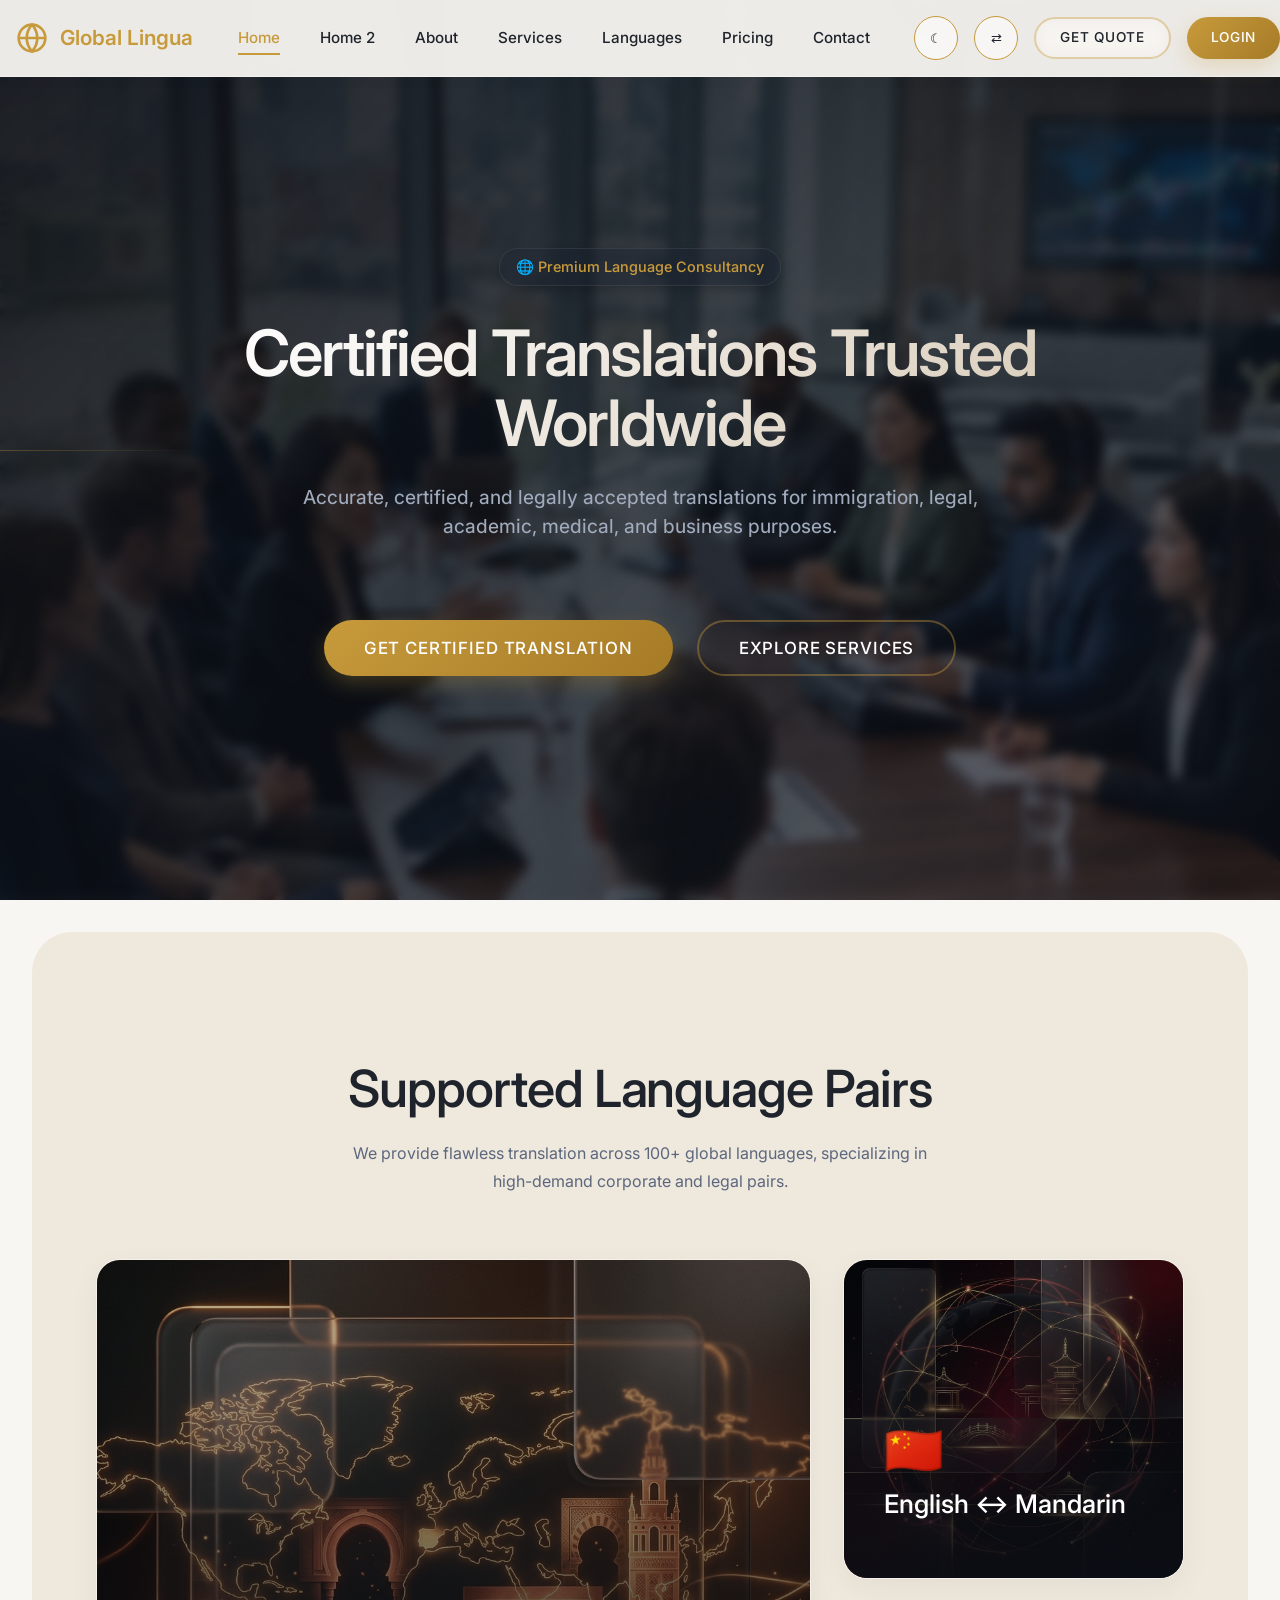
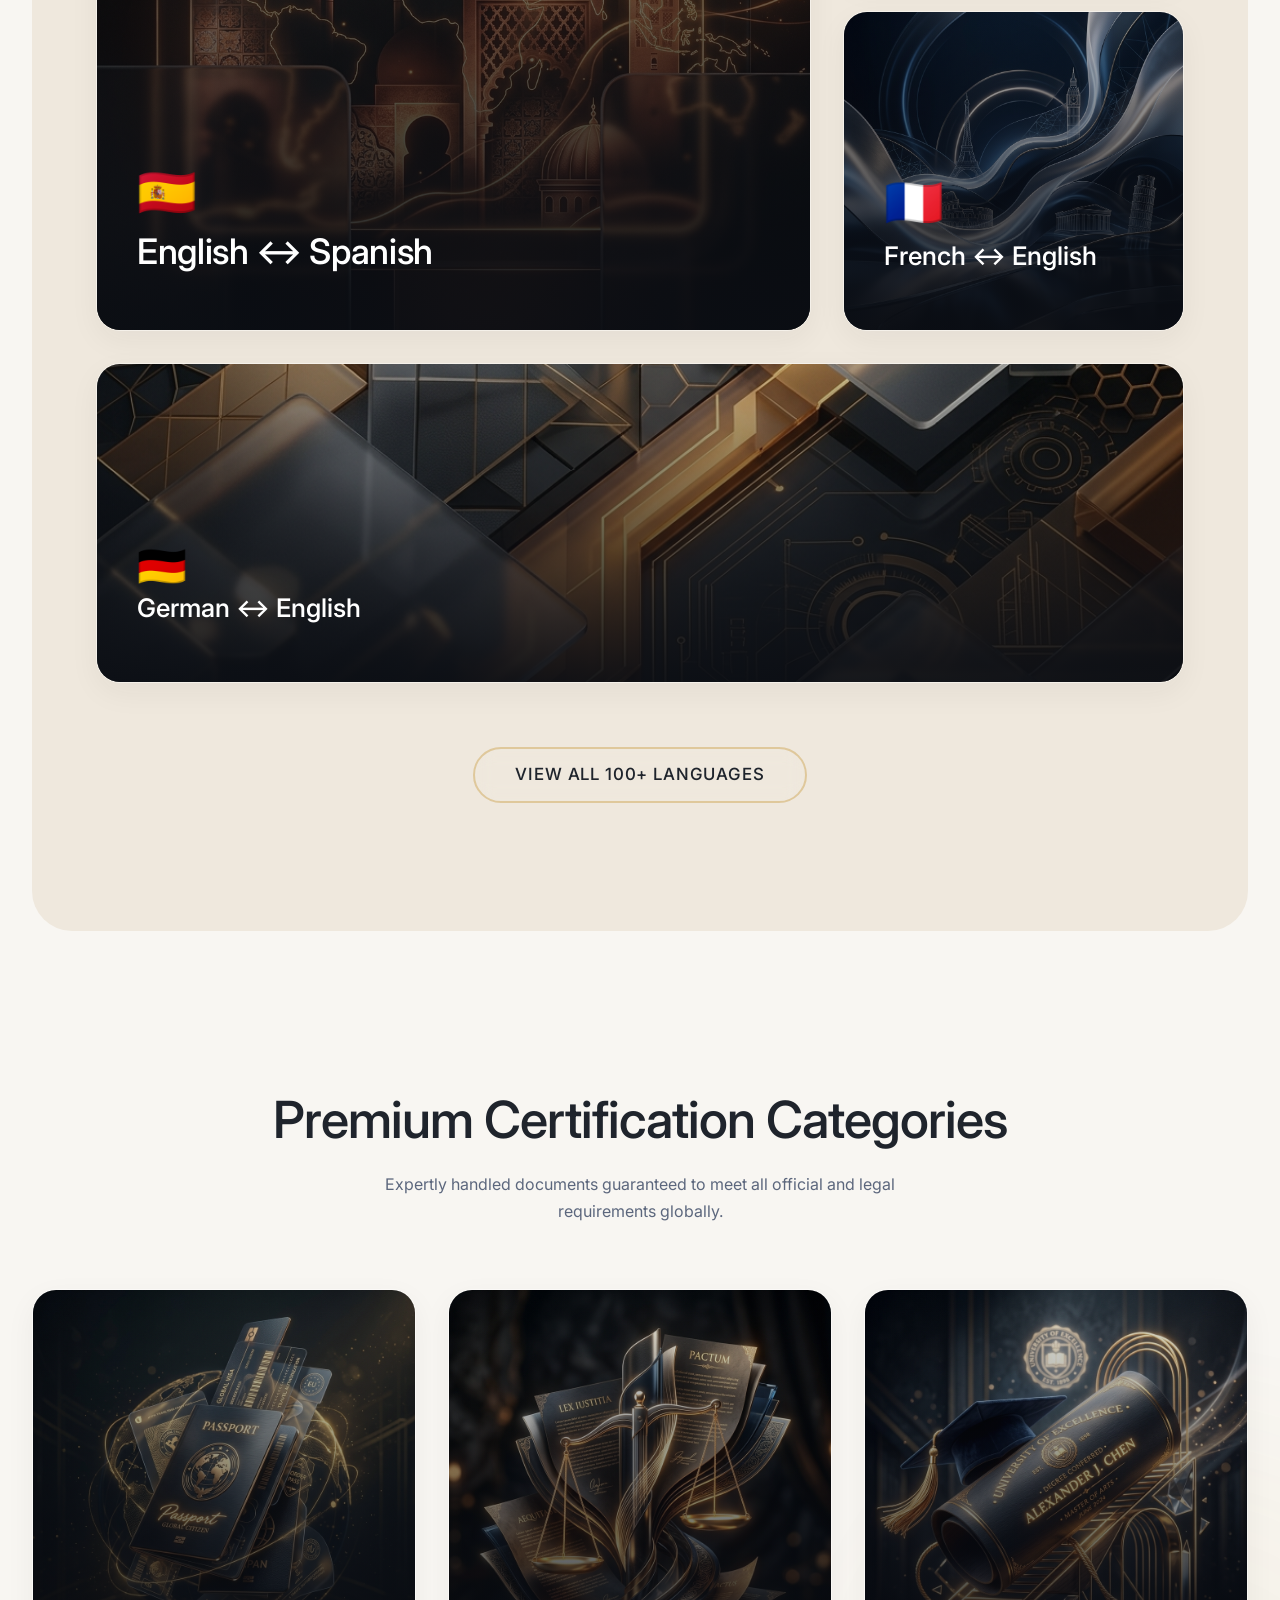
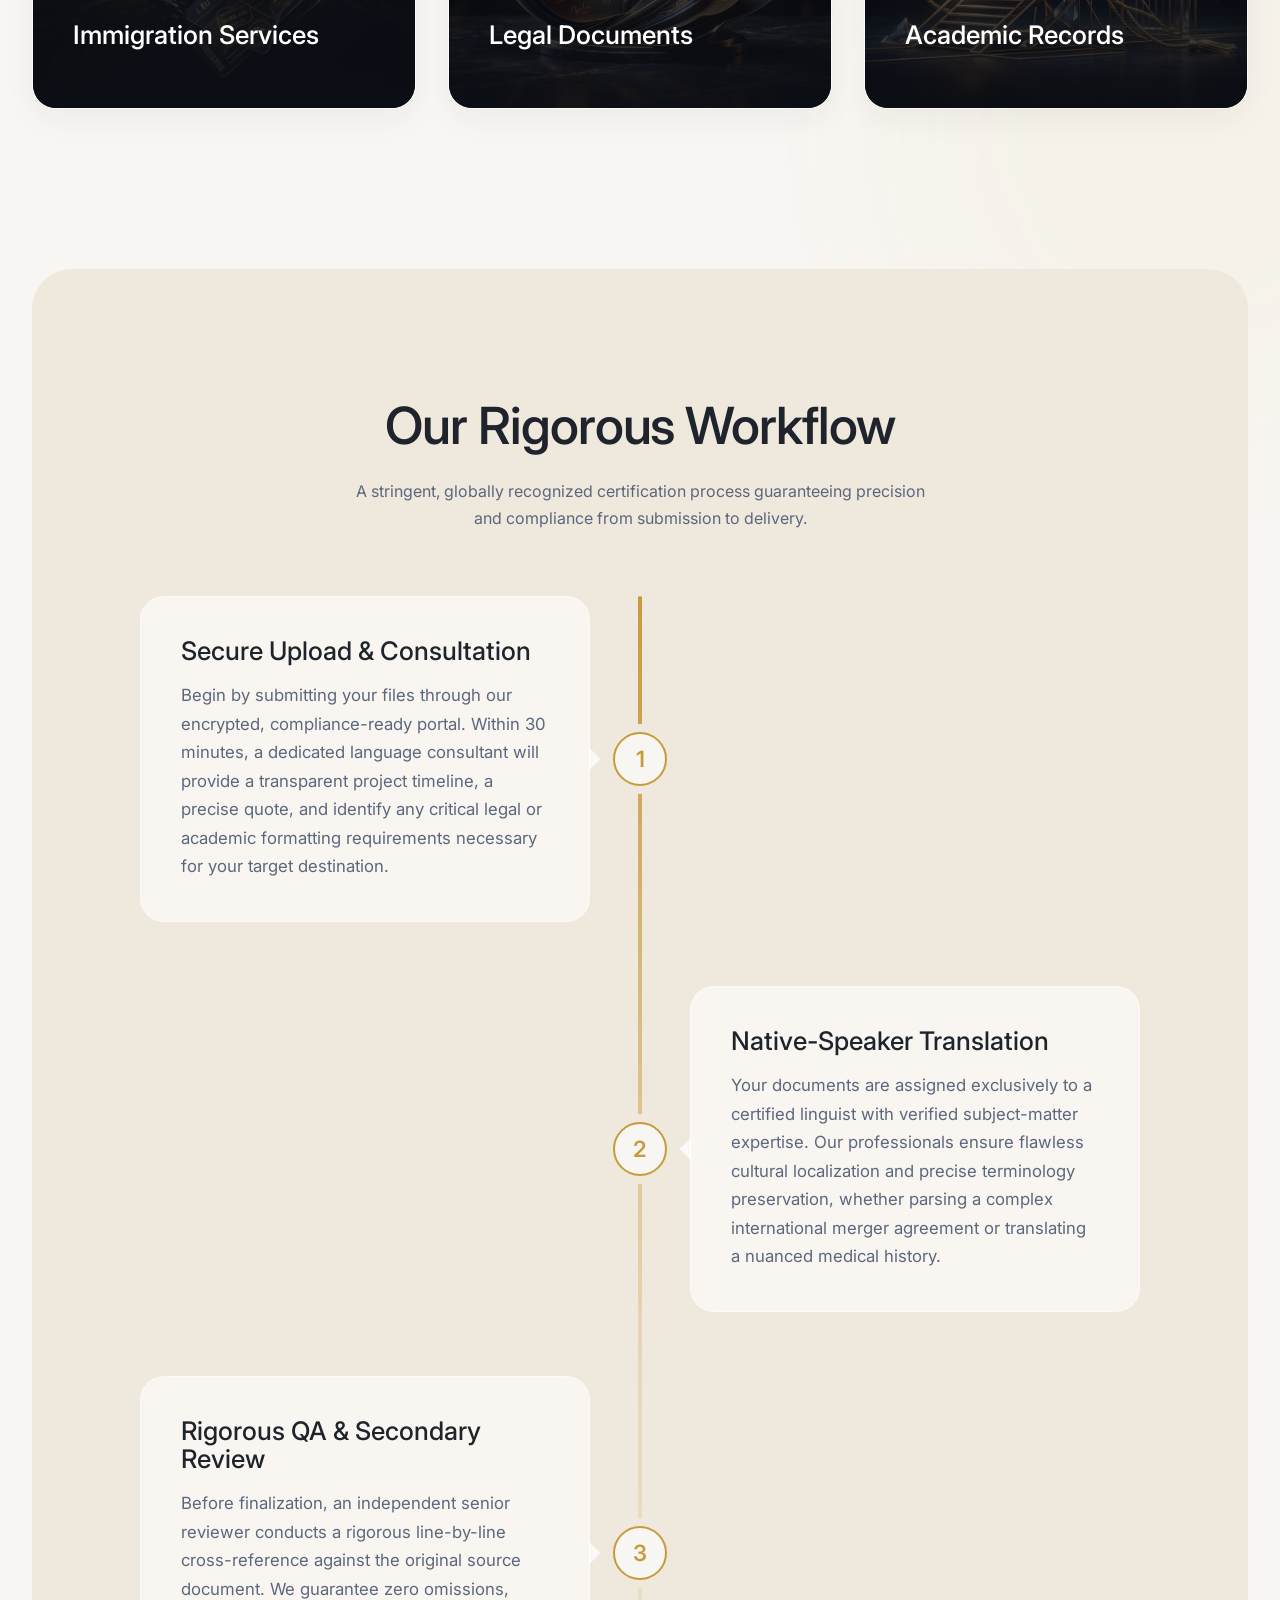
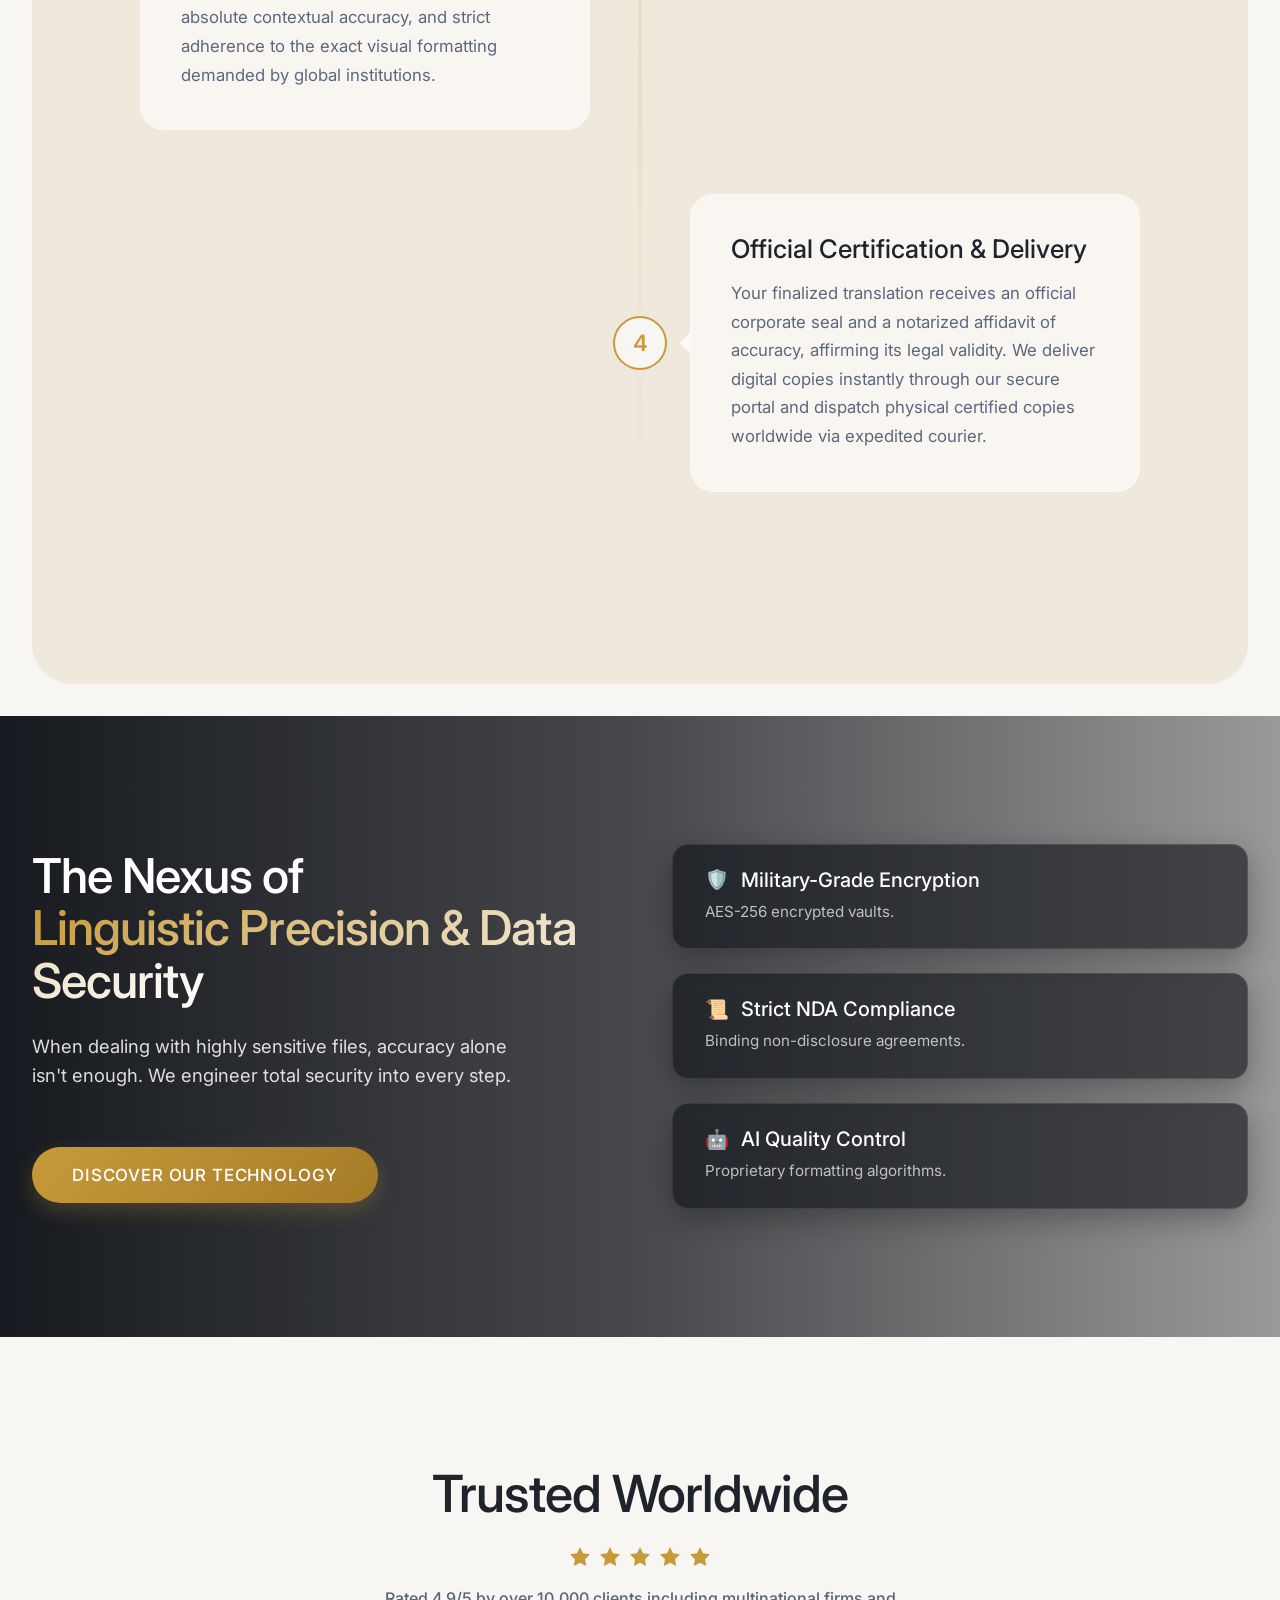
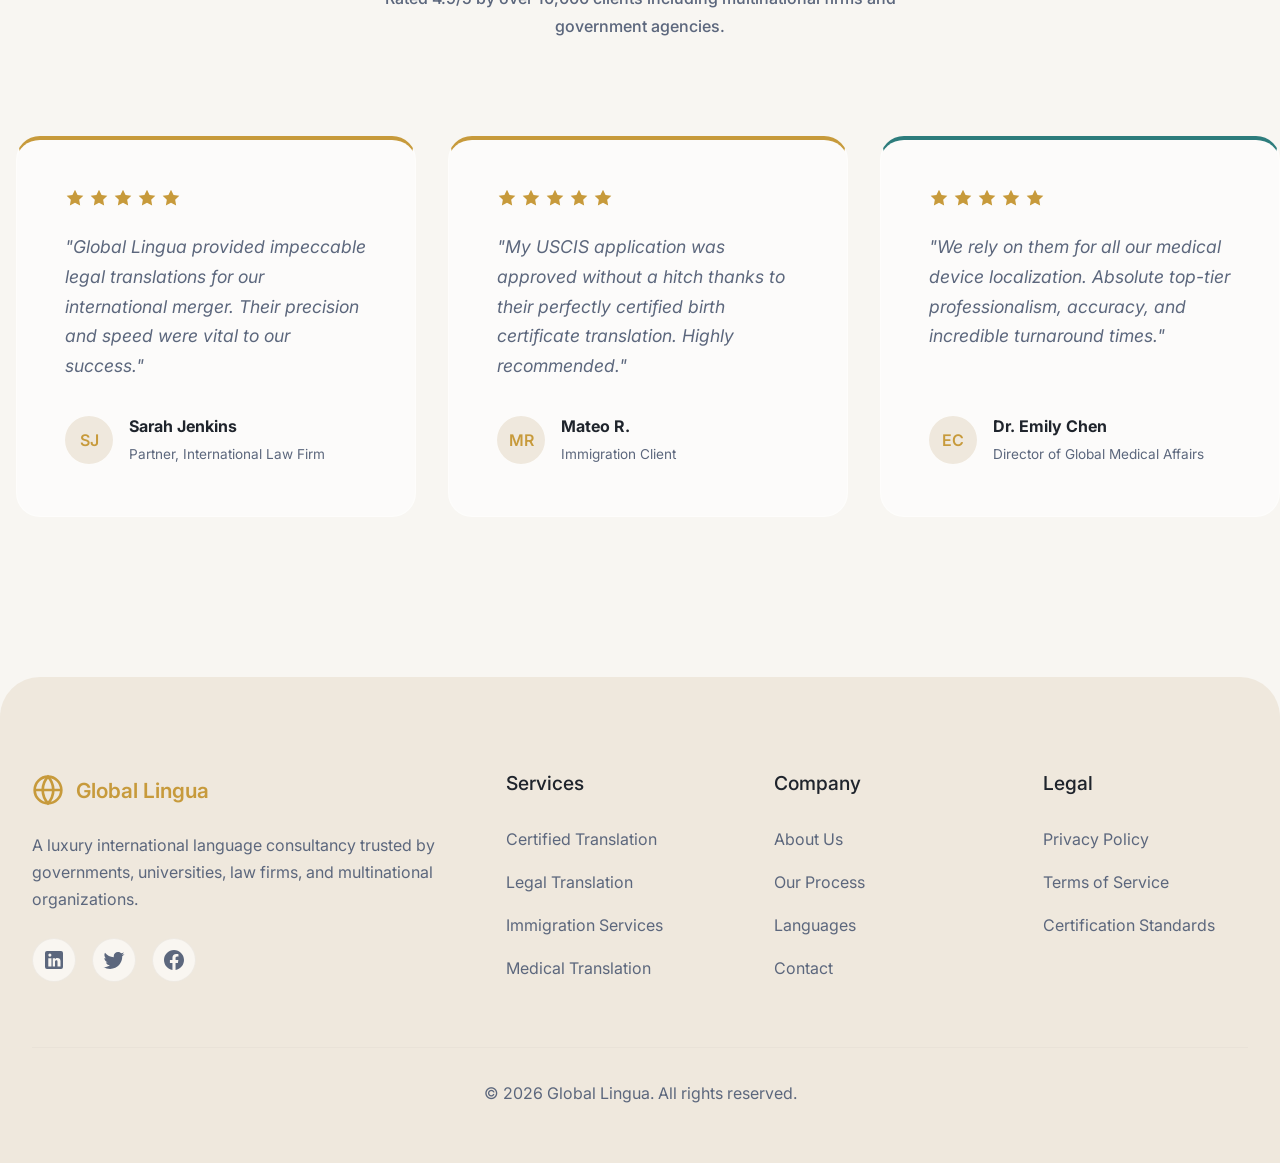
==== commit 20be24e9: "1st commit" ====
--- a/index.html
+++ b/index.html
@@ -409,37 +409,45 @@
         /* Premium Workflow Timeline */
         .workflow-timeline {
             position: relative;
-            max-width: 800px;
+            max-width: 1000px;
             margin: 0 auto;
+            display: flex;
+            flex-direction: column;
         }
 
         .workflow-timeline::before {
             content: '';
             position: absolute;
-            top: 0; left: 40px;
-            width: 3px;
+            top: 0; left: 50%;
+            transform: translateX(-50%);
+            width: 4px;
             height: 100%;
-            background: linear-gradient(to bottom, var(--global-gold), var(--global-gold), transparent);
+            background: linear-gradient(to bottom, var(--global-gold), rgba(199, 154, 59, 0.2), transparent);
             z-index: 0;
-            border-radius: 3px;
-        }
-
-        [data-theme="dark"] .workflow-timeline::before {
-            background: linear-gradient(to bottom, var(--global-gold), var(--global-gold), transparent);
+            border-radius: 4px;
         }
 
         .workflow-step {
             position: relative;
-            padding-left: 100px;
-            margin-bottom: 3.5rem;
+            margin-bottom: 4rem;
             z-index: 1;
             display: flex;
             align-items: center;
+            width: 50%;
+            padding-right: 50px;
+            justify-content: flex-end;
+        }
+
+        .workflow-step:nth-child(even) {
+            align-self: flex-end;
+            padding-right: 0;
+            padding-left: 50px;
+            justify-content: flex-start;
         }
 
         .workflow-number {
             position: absolute;
-            top: 50%; left: 15px;
+            top: 50%; right: -27px;
             transform: translateY(-50%);
             width: 54px; height: 54px;
             background: var(--primary-bg);
@@ -453,13 +461,19 @@
             color: var(--global-gold);
             box-shadow: 0 0 0 8px var(--secondary-bg);
             transition: all var(--transition-normal);
+            z-index: 2;
+        }
+
+        .workflow-step:nth-child(even) .workflow-number {
+            right: auto;
+            left: -27px;
         }
 
         .workflow-step:hover .workflow-number {
             background: var(--global-gold);
             color: #fff;
-            transform: translateY(-50%) scale(1.15);
-            box-shadow: 0 0 20px rgba(199, 154, 59, 0.4), 0 0 0 8px var(--secondary-bg);
+            transform: translateY(-50%) scale(1.2);
+            box-shadow: 0 0 25px rgba(199, 154, 59, 0.6), 0 0 0 8px var(--secondary-bg);
             border-color: var(--global-gold);
         }
 
@@ -471,12 +485,60 @@
             backdrop-filter: blur(12px);
             transition: all var(--transition-normal);
             width: 100%;
+            position: relative;
+        }
+
+        .workflow-content::after {
+            content: '';
+            position: absolute;
+            top: 50%;
+            right: -12px;
+            transform: translateY(-50%);
+            border-width: 12px 0 12px 12px;
+            border-style: solid;
+            border-color: transparent transparent transparent var(--glass-border);
+            z-index: 1;
+            transition: all var(--transition-normal);
+        }
+        
+        .workflow-content::before {
+            content: '';
+            position: absolute;
+            top: 50%;
+            right: -11px;
+            transform: translateY(-50%);
+            border-width: 11px 0 11px 11px;
+            border-style: solid;
+            border-color: transparent transparent transparent var(--card-bg);
+            z-index: 2;
+        }
+
+        .workflow-step:nth-child(even) .workflow-content::after {
+            right: auto;
+            left: -12px;
+            border-width: 12px 12px 12px 0;
+            border-color: transparent var(--glass-border) transparent transparent;
+        }
+        
+        .workflow-step:nth-child(even) .workflow-content::before {
+            right: auto;
+            left: -11px;
+            border-width: 11px 11px 11px 0;
+            border-color: transparent var(--card-bg) transparent transparent;
         }
 
         .workflow-step:hover .workflow-content {
-            box-shadow: var(--shadow-lg);
-            transform: translateX(10px);
+            box-shadow: var(--glow-primary);
             border-color: var(--global-gold);
+            transform: scale(1.02);
+        }
+
+        .workflow-step:hover .workflow-content::after {
+            border-color: transparent transparent transparent var(--global-gold);
+        }
+
+        .workflow-step:nth-child(even):hover .workflow-content::after {
+            border-color: transparent var(--global-gold) transparent transparent;
         }
 
         .workflow-content h4 {
@@ -492,12 +554,16 @@
             line-height: 1.7;
         }
 
-        @media (max-width: 768px) {
-            .workflow-timeline::before { left: 20px; }
-            .workflow-number { left: 0; width: 44px; height: 44px; font-size: 1.2rem; top: 0; transform: translateY(0); }
-            .workflow-step { padding-left: 70px; align-items: flex-start; }
+        @media (max-width: 992px) {
+            .workflow-timeline::before { left: 30px; transform: none; }
+            .workflow-step { width: 100%; padding-left: 80px; padding-right: 0; justify-content: flex-start; margin-bottom: 3rem; align-self: flex-start; }
+            .workflow-step:nth-child(even) { margin-left: 0; padding-left: 80px; padding-right: 0; align-self: flex-start; }
+            .workflow-number { left: 5px; right: auto; top: 0; transform: translateY(0); width: 44px; height: 44px; font-size: 1.2rem; }
+            .workflow-step:nth-child(even) .workflow-number { left: 5px; right: auto; }
             .workflow-step:hover .workflow-number { transform: translateY(0) scale(1.1); }
-            .workflow-content { padding: 1.5rem; }
+            .workflow-content::after, .workflow-content::before { display: none; }
+            .workflow-content { padding: 1.8rem; }
+            .workflow-step:hover .workflow-content { transform: translateX(10px); }
         }
 
         /* Premium Nexus Section */
@@ -546,6 +612,7 @@
         .nexus-header h2 span {
             background: linear-gradient(135deg, var(--global-gold) 0%, #fff 100%);
             -webkit-background-clip: text;
+            background-clip: text;
             -webkit-text-fill-color: transparent;
         }
 
@@ -710,23 +777,7 @@
 
         .marquee-container::before,
         .marquee-container::after {
-            content: '';
-            position: absolute;
-            top: 0;
-            width: 15vw;
-            height: 100%;
-            z-index: 2;
-            pointer-events: none;
-        }
-
-        .marquee-container::before {
-            left: 0;
-            background: linear-gradient(to right, var(--primary-bg) 0%, transparent 100%);
-        }
-
-        .marquee-container::after {
-            right: 0;
-            background: linear-gradient(to left, var(--primary-bg) 0%, transparent 100%);
+            display: none;
         }
 
         .marquee-track {
@@ -783,6 +834,21 @@
         .testimonial-card:hover .testimonial-stars svg:nth-child(3) { transition-delay: 0.1s; }
         .testimonial-card:hover .testimonial-stars svg:nth-child(4) { transition-delay: 0.15s; }
         .testimonial-card:hover .testimonial-stars svg:nth-child(5) { transition-delay: 0.2s; }
+        /* Fix for Premium Certification Categories 3rd card on tablet */
+        @media (max-width: 1024px) {
+            .grid-3 > .premium-img-card:last-child {
+                grid-column: 1 / -1;
+                justify-self: center;
+                width: calc(50% - 1rem);
+            }
+        }
+        @media (max-width: 768px) {
+            .grid-3 > .premium-img-card:last-child {
+                grid-column: auto;
+                justify-self: stretch;
+                width: 100%;
+            }
+        }
     </style>
     <link rel="icon" type="image/svg+xml" href="images/favicon.svg">
 </head>
@@ -875,7 +941,7 @@
                         <div class="premium-lang-icon">🇪🇸</div>
                         <h3>English ↔ Spanish</h3>
                         <p>Comprehensive localization for North American, Latin American, and European markets. Expertly handling USCIS compliance, legal contracts, and medical trials with cultural nuance.</p>
-                        <a href="languages.html">Explore Route →</a>
+                        <a href="languages.html">Explore Route</a>
                     </div>
                 </div>
                 
@@ -885,7 +951,7 @@
                         <div class="premium-lang-icon">🇨🇳</div>
                         <h4>English ↔ Mandarin</h4>
                         <p>Corporate and technical translations ensuring precise localization for the Asian market.</p>
-                        <a href="languages.html">Learn More →</a>
+                        <a href="languages.html">Learn More</a>
                     </div>
                 </div>
                 
@@ -895,7 +961,7 @@
                         <div class="premium-lang-icon">🇫🇷</div>
                         <h4>French ↔ English</h4>
                         <p>Certified immigration and academic documents for cross-border mobility in Canada and the EU.</p>
-                        <a href="languages.html">Learn More →</a>
+                        <a href="languages.html">Learn More</a>
                     </div>
                 </div>
                 
@@ -905,7 +971,7 @@
                         <div class="premium-lang-icon" style="font-size: 2.5rem; margin-bottom: 0.5rem;">🇩🇪</div>
                         <h4>German ↔ English</h4>
                         <p>Engineering, technical manuals, and corporate communication accuracy for DACH regions.</p>
-                        <a href="languages.html">Learn More →</a>
+                        <a href="languages.html">Learn More</a>
                     </div>
                 </div>
             </div>
@@ -930,7 +996,7 @@
                     <div class="premium-img-content">
                         <h4>Immigration Services</h4>
                         <p>USCIS accepted translations for birth certificates, marriage licenses, and visas. We ensure your application avoids RFE delays.</p>
-                        <a href="service-details.html">Learn More →</a>
+                        <a href="service-details.html">Learn More</a>
                     </div>
                 </div>
                 <div class="premium-img-card animate-on-scroll">
@@ -938,7 +1004,7 @@
                     <div class="premium-img-content">
                         <h4>Legal Documents</h4>
                         <p>Contracts, court transcripts, and sworn declarations translated with absolute legal precision and strict confidentiality.</p>
-                        <a href="service-details.html">Learn More →</a>
+                        <a href="service-details.html">Learn More</a>
                     </div>
                 </div>
                 <div class="premium-img-card animate-on-scroll">
@@ -946,7 +1012,7 @@
                     <div class="premium-img-content">
                         <h4>Academic Records</h4>
                         <p>Diplomas, transcripts, and syllabus translations properly formatted for international university admissions.</p>
-                        <a href="service-details.html">Learn More →</a>
+                        <a href="service-details.html">Learn More</a>
                     </div>
                 </div>
             </div>
--- a/css/style.css
+++ b/css/style.css
@@ -387,8 +387,8 @@
 }
 
 .icon-btn {
-    background: transparent;
-    border: none;
+    background: var(--card-bg);
+    border: 1px solid var(--global-gold);
     color: var(--text-primary);
     width: 44px;
     height: 44px;
@@ -401,8 +401,11 @@
 }
 
 .icon-btn:hover {
-    background: var(--secondary-bg);
-    transform: scale(1.1) rotate(5deg);
+    background: var(--global-gold);
+    color: #FFFFFF;
+    border-color: var(--global-gold);
+    transform: translateY(-2px);
+    box-shadow: 0 4px 12px rgba(199, 154, 59, 0.3);
 }
 
 .mobile-menu-toggle {
@@ -575,7 +578,7 @@
     padding: 1.2rem;
     border: 1px solid var(--border-color);
     border-radius: var(--radius-md);
-    background: var(--card-bg);
+    background-color: var(--card-bg);
     backdrop-filter: blur(10px);
     color: var(--text-primary);
     font-family: inherit;
@@ -587,7 +590,18 @@
     outline: none;
     border-color: var(--global-gold);
     box-shadow: 0 0 0 4px rgba(199, 154, 59, 0.1);
-    background: var(--primary-bg);
+    background-color: var(--primary-bg);
+}
+
+select.form-control {
+    appearance: none;
+    -webkit-appearance: none;
+    -moz-appearance: none;
+    background-image: url("data:image/svg+xml;charset=UTF-8,%3csvg xmlns='http://www.w3.org/2000/svg' viewBox='0 0 24 24' fill='none' stroke='%23C79A3B' stroke-width='2' stroke-linecap='round' stroke-linejoin='round'%3e%3cpolyline points='6 9 12 15 18 9'%3e%3c/polyline%3e%3c/svg%3e");
+    background-repeat: no-repeat;
+    background-position: right 1.2rem center;
+    background-size: 1.2em;
+    padding-right: 3rem;
 }
 
 /* Responsive Overrides */
@@ -1474,3 +1488,20 @@
     }
 }
 
+/* Footer Mobile Alignment Fix */
+@media (max-width: 992px) {
+    .footer-brand {
+        display: flex !important;
+        flex-direction: column !important;
+        align-items: center !important;
+        text-align: center !important;
+    }
+    .footer-brand .navbar-logo {
+        justify-content: center !important;
+        width: 100% !important;
+    }
+    .footer-brand .social-icons {
+        justify-content: center !important;
+        width: 100% !important;
+    }
+}
--- a/css/rtl.css
+++ b/css/rtl.css
@@ -42,3 +42,9 @@
     right: auto !important;
     left: 1.5rem !important;
 }
+
+[dir="rtl"] select.form-control {
+    background-position: left 1.2rem center;
+    padding-right: 1.2rem;
+    padding-left: 3rem;
+}
